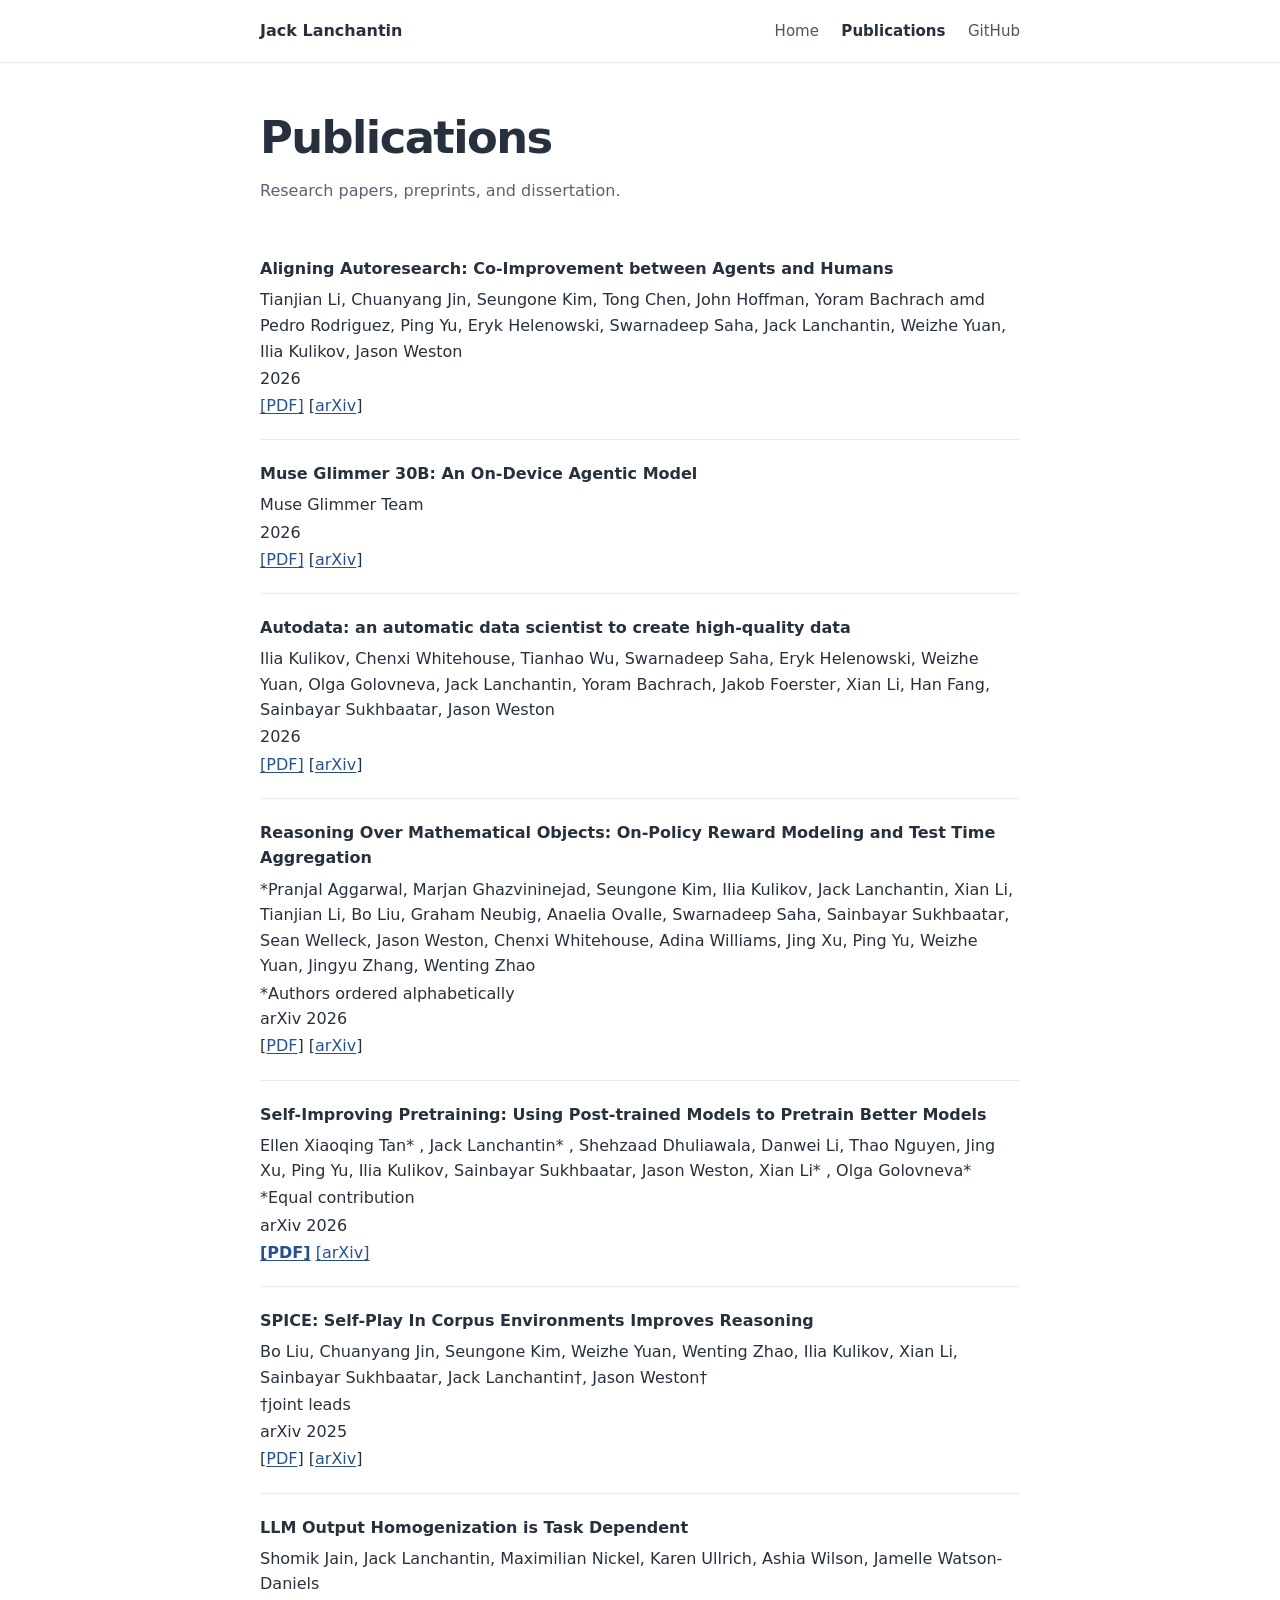
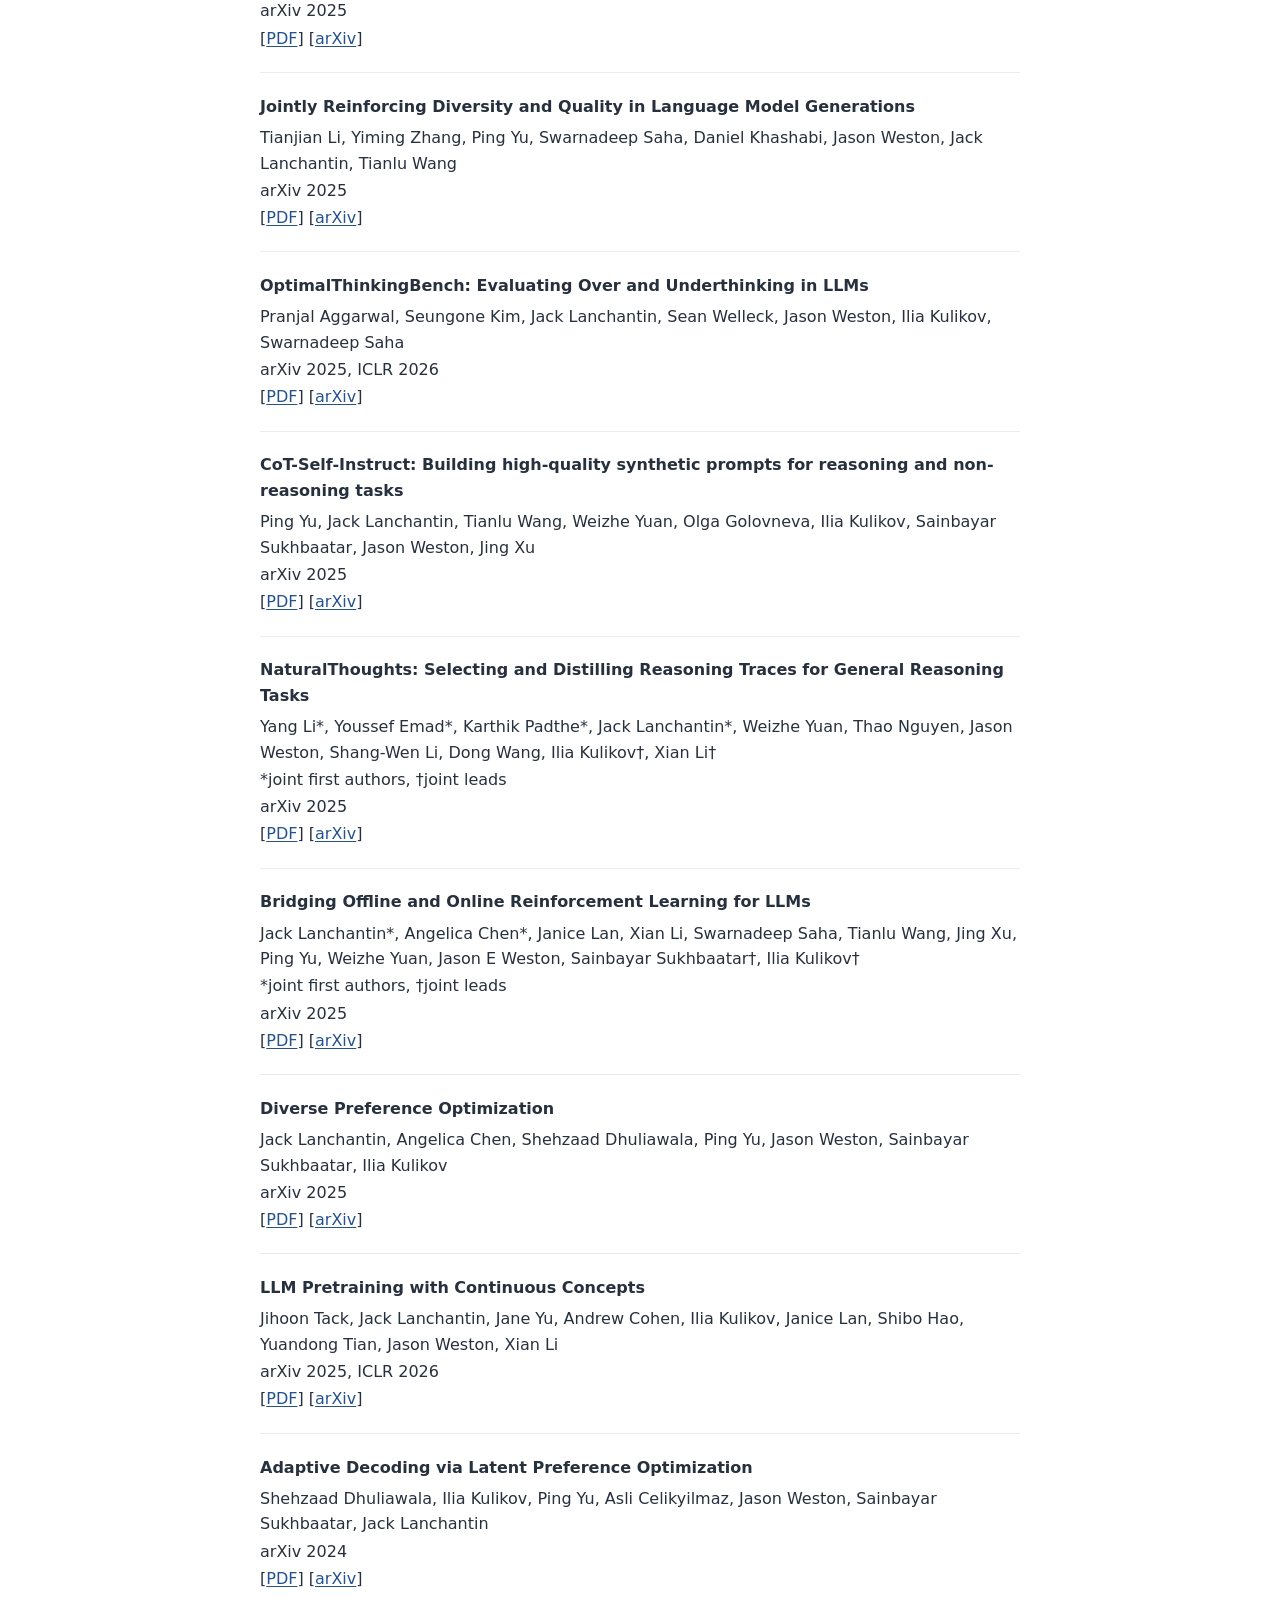
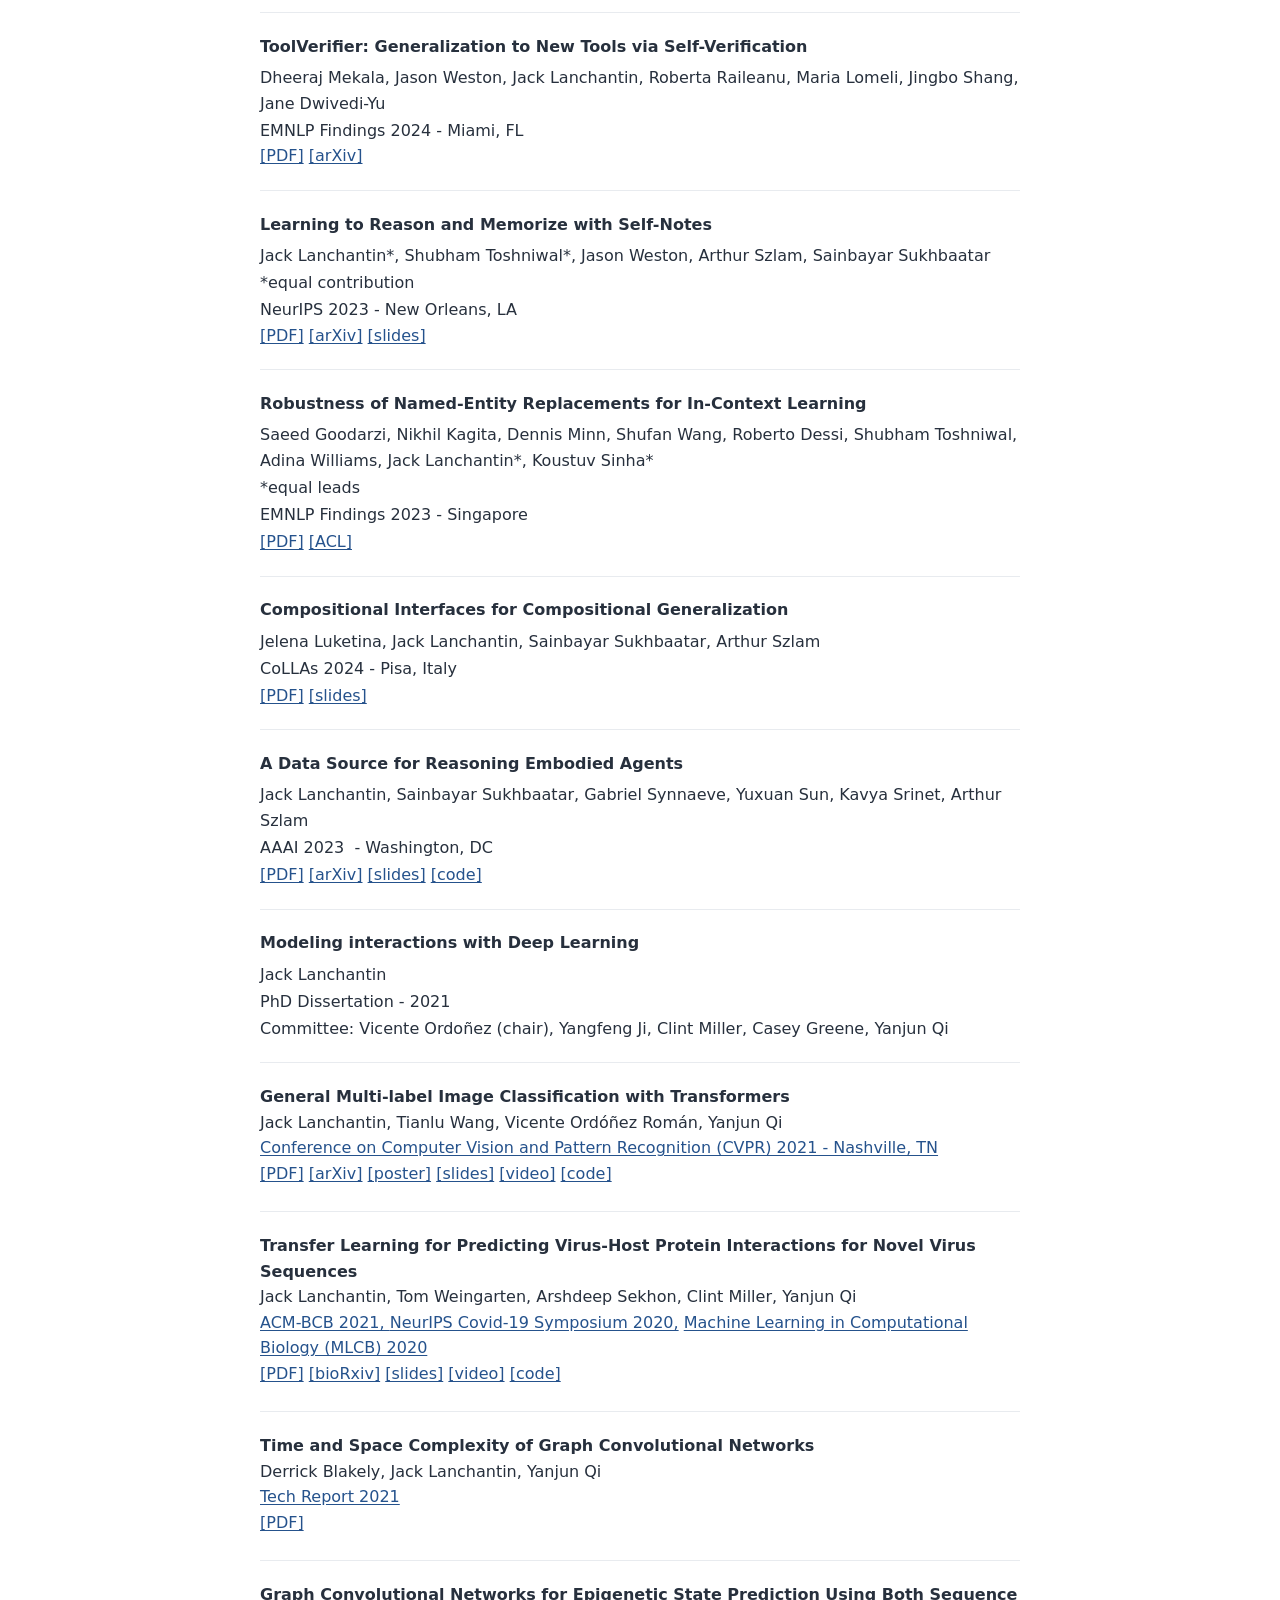
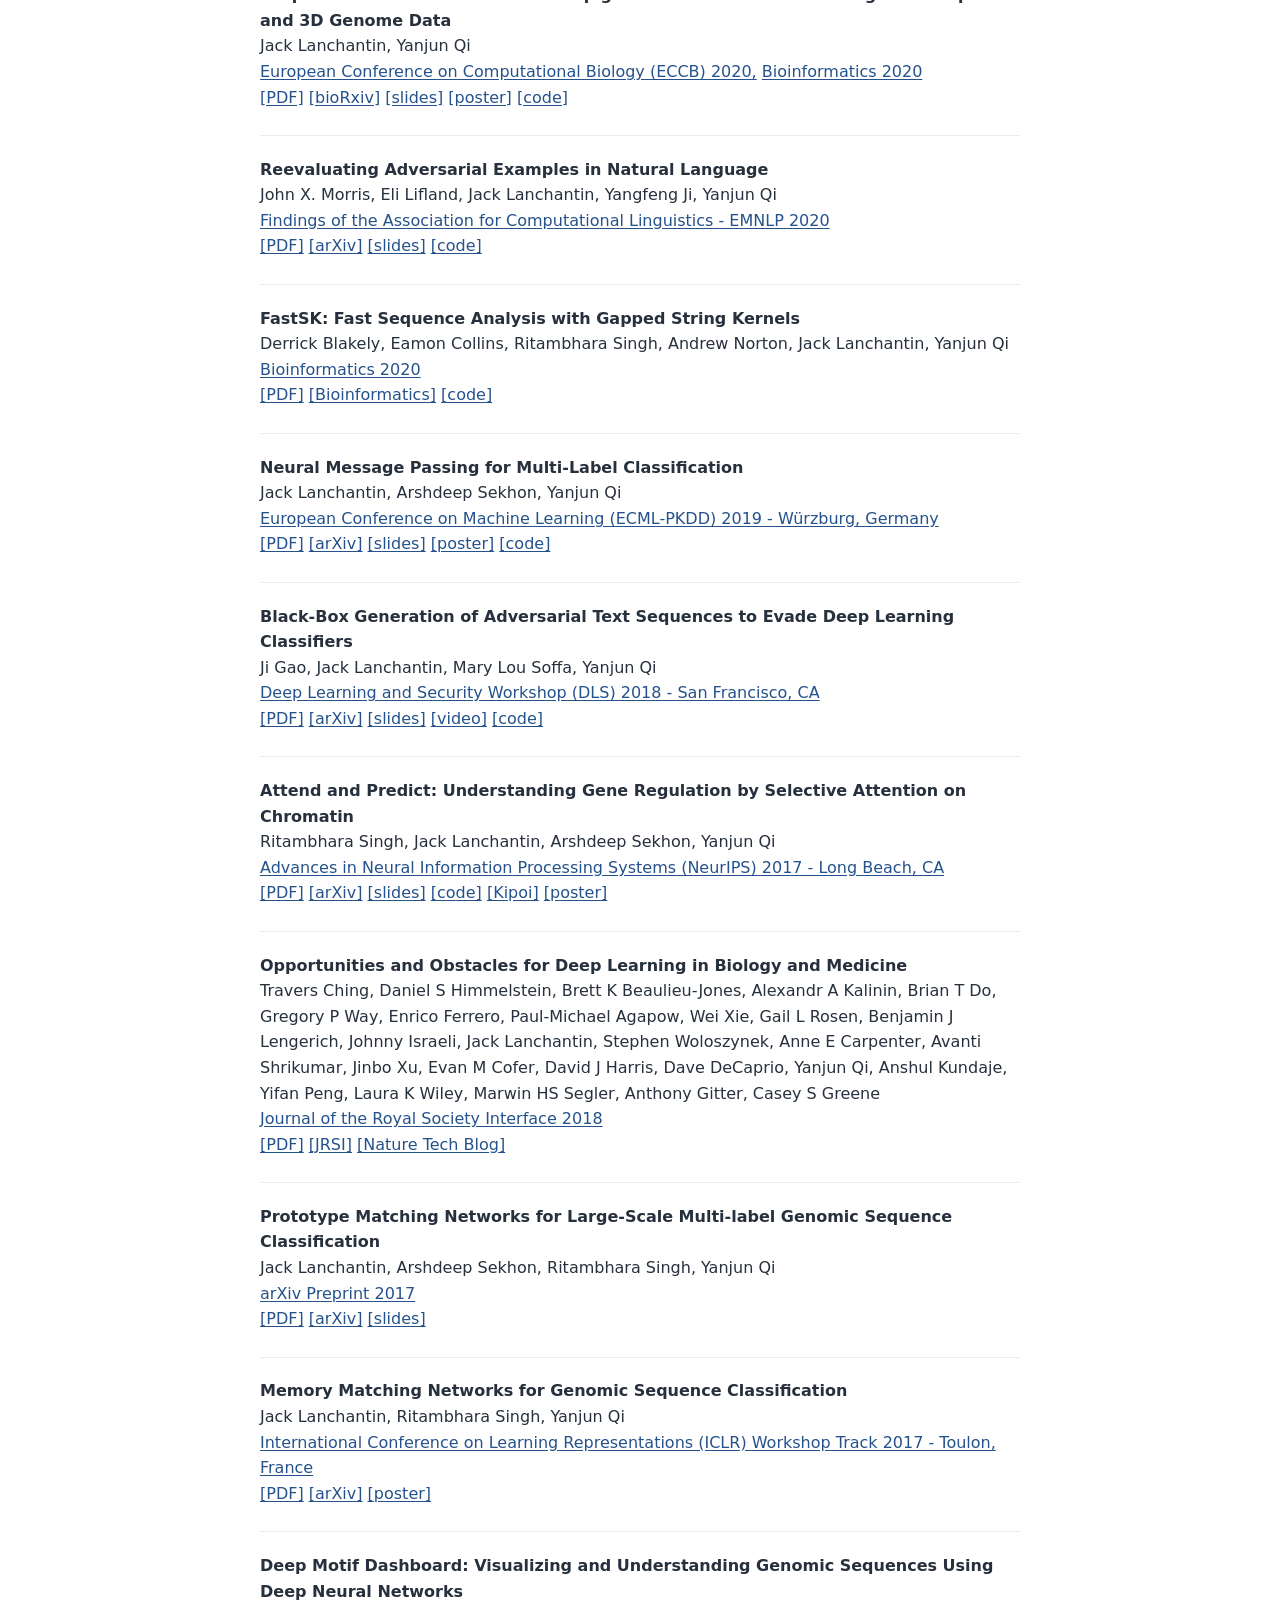
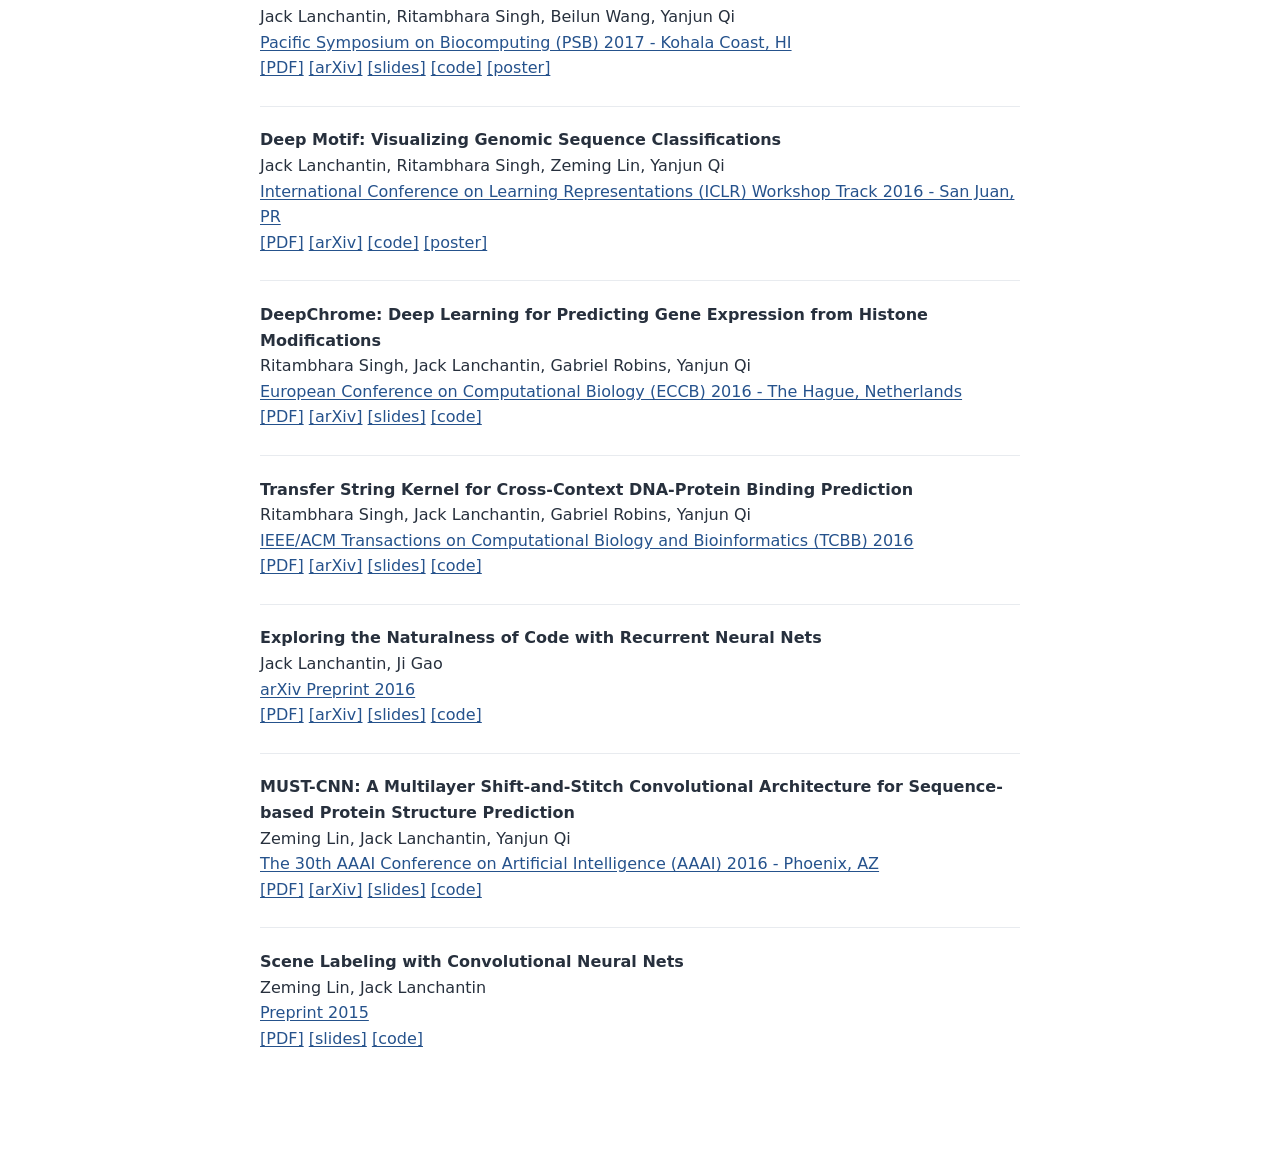
==== home/publications/index.html @ e7b5101b "Migrate personal site from Google Sites to GitHub Pages" ====
<!doctype html>
<html lang="en">
  <head>
    <meta charset="utf-8">
    <meta name="viewport" content="width=device-width, initial-scale=1">
    <meta name="description" content="Publications and research by Jack Lanchantin.">
    <title>Publications — Jack Lanchantin</title>
    <link rel="stylesheet" href="/css/site.css">
  </head>
  <body>
    <a class="skip-link" href="#main">Skip to content</a>
    <header class="site-header">
      <div class="container header-content">
        <a class="site-name" href="/">Jack Lanchantin</a>
        <nav aria-label="Main navigation">
          <a href="/">Home</a>
          <a href="/home/publications/" aria-current="page">Publications</a>
          <a href="https://github.com/jacklanchantin">GitHub</a>
        </nav>
      </div>
    </header>
    <main id="main" class="container publications-content">
      <h1>Publications</h1>
      <p>Research papers, preprints, and dissertation.</p>
      <ol class="publication-list">
        <li>
          <p class="title"><strong>Aligning Autoresearch: Co-Improvement between Agents and Humans</strong></p>
          <p>Tianjian Li, Chuanyang Jin, Seungone Kim, Tong Chen, John Hoffman, Yoram Bachrach amd Pedro Rodriguez, Ping Yu, Eryk Helenowski, Swarnadeep Saha, Jack Lanchantin, Weizhe Yuan, Ilia Kulikov, Jason Weston</p>
          <p>2026</p>
          <p><a href="https://arxiv.org/pdf/2610.38882">[PDF]</a> [<a href="https://arxiv.org/abs/2610.38882">arXiv</a>]</p>
        </li>
        <li>
          <p class="title"><strong>Muse Glimmer 30B: An On-Device Agentic Model</strong></p>
          <p>Muse Glimmer Team</p>
          <p>2026</p>
          <p><a href="https://arxiv.org/pdf/2610.24628">[PDF]</a> [<a href="https://arxiv.org/abs/2610.24628">arXiv</a>]</p>
        </li>
        <li>
          <p class="title"><strong>Autodata: an automatic data scientist to create high-quality data</strong></p>
          <p>Ilia Kulikov, Chenxi Whitehouse, Tianhao Wu, Swarnadeep Saha, Eryk Helenowski, Weizhe Yuan, Olga Golovneva, Jack Lanchantin, Yoram Bachrach, Jakob Foerster, Xian Li, Han Fang, Sainbayar Sukhbaatar, Jason Weston</p>
          <p>2026</p>
          <p><a href="https://arxiv.org/pdf/2606.25996">[PDF]</a> [<a href="https://arxiv.org/abs/2606.25996">arXiv</a>]</p>
        </li>
        <li>
          <p class="title"><strong>Reasoning Over Mathematical Objects: On-Policy Reward Modeling and Test Time Aggregation</strong></p>
          <p>*Pranjal Aggarwal, Marjan Ghazvininejad, Seungone Kim, Ilia Kulikov, Jack Lanchantin, Xian Li, Tianjian Li, Bo Liu, Graham Neubig, Anaelia Ovalle, Swarnadeep Saha, Sainbayar Sukhbaatar, Sean Welleck, Jason Weston, Chenxi Whitehouse, Adina Williams, Jing Xu, Ping Yu, Weizhe Yuan, Jingyu Zhang, Wenting Zhao</p>
          <p>*Authors ordered alphabetically<br>arXiv 2026</p>
          <p>[<a href="https://arxiv.org/pdf/2603.18886">PDF</a>] [<a href="https://arxiv.org/abs/2603.18886">arXiv</a>]</p>
        </li>
        <li>
          <p class="title"><strong>Self-Improving Pretraining: Using Post-trained Models to Pretrain Better Models</strong></p>
          <p>Ellen Xiaoqing Tan* , Jack Lanchantin* , Shehzaad Dhuliawala, Danwei Li, Thao Nguyen, Jing Xu, Ping Yu, Ilia Kulikov, Sainbayar Sukhbaatar, Jason Weston, Xian Li* , Olga Golovneva*</p>
          <p>*Equal contribution</p>
          <p>arXiv 2026</p>
          <p><a href="https://arxiv.org/pdf/2601.21343"><strong>[PDF]</strong></a> <a href="https://arxiv.org/abs/2601.21343">[arXiv]</a></p>
        </li>
        <li>
          <p class="title"><strong>SPICE: Self-Play In Corpus Environments Improves Reasoning</strong></p>
          <p>Bo Liu, Chuanyang Jin, Seungone Kim, Weizhe Yuan, Wenting Zhao, Ilia Kulikov, Xian Li, Sainbayar Sukhbaatar, Jack Lanchantin†, Jason Weston†</p>
          <p>†joint leads</p>
          <p>arXiv 2025</p>
          <p>[<a href="https://arxiv.org/pdf/2510.24684">PDF</a>] [<a href="https://arxiv.org/abs/2510.24684">arXiv</a>]</p>
        </li>
        <li>
          <p class="title"><strong>LLM Output Homogenization is Task Dependent</strong></p>
          <p>Shomik Jain, Jack Lanchantin, Maximilian Nickel, Karen Ullrich, Ashia Wilson, Jamelle Watson-Daniels</p>
          <p>arXiv 2025</p>
          <p>[<a href="https://arxiv.org/pdf/2509.21267">PDF</a>] [<a href="https://arxiv.org/abs/2509.21267">arXiv</a>]</p>
        </li>
        <li>
          <p class="title"><strong>Jointly Reinforcing Diversity and Quality in Language Model Generations</strong></p>
          <p>Tianjian Li, Yiming Zhang, Ping Yu, Swarnadeep Saha, Daniel Khashabi, Jason Weston, Jack Lanchantin, Tianlu Wang</p>
          <p>arXiv 2025</p>
          <p>[<a href="https://arxiv.org/pdf/2509.02534">PDF</a>] [<a href="https://arxiv.org/abs/2509.02534">arXiv</a>]</p>
        </li>
        <li>
          <p class="title"><strong>OptimalThinkingBench: Evaluating Over and Underthinking in LLMs</strong></p>
          <p>Pranjal Aggarwal, Seungone Kim, Jack Lanchantin, Sean Welleck, Jason Weston, Ilia Kulikov, Swarnadeep Saha</p>
          <p>arXiv 2025, ICLR 2026</p>
          <p>[<a href="https://arxiv.org/pdf/2508.13141">PDF</a>] [<a href="https://arxiv.org/abs/2508.13141">arXiv</a>]</p>
        </li>
        <li>
          <p class="title"><strong>CoT-Self-Instruct: Building high-quality synthetic prompts for reasoning and non-reasoning tasks</strong></p>
          <p>Ping Yu, Jack Lanchantin, Tianlu Wang, Weizhe Yuan, Olga Golovneva, Ilia Kulikov, Sainbayar Sukhbaatar, Jason Weston, Jing Xu</p>
          <p>arXiv 2025</p>
          <p>[<a href="https://arxiv.org/pdf/2507.23751">PDF</a>] [<a href="https://arxiv.org/abs/2507.23751">arXiv</a>]</p>
        </li>
        <li>
          <p class="title"><strong>NaturalThoughts: Selecting and Distilling Reasoning Traces for General Reasoning Tasks</strong></p>
          <p>Yang Li*, Youssef Emad*, Karthik Padthe*, Jack Lanchantin*, Weizhe Yuan, Thao Nguyen, Jason Weston, Shang-Wen Li, Dong Wang, Ilia Kulikov†, Xian Li†</p>
          <p>*joint first authors, †joint leads</p>
          <p>arXiv 2025</p>
          <p>[<a href="https://arxiv.org/pdf/2507.01921">PDF</a>] [<a href="https://arxiv.org/abs/2507.01921">arXiv</a>]</p>
        </li>
        <li>
          <p class="title"><strong>Bridging Offline and Online Reinforcement Learning for LLMs</strong></p>
          <p>Jack Lanchantin*, Angelica Chen*, Janice Lan, Xian Li, Swarnadeep Saha, Tianlu Wang, Jing Xu, Ping Yu, Weizhe Yuan, Jason E Weston, Sainbayar Sukhbaatar†, Ilia Kulikov†</p>
          <p>*joint first authors, †joint leads</p>
          <p>arXiv 2025</p>
          <p>[<a href="https://arxiv.org/pdf/2506.21495">PDF</a>] [<a href="https://arxiv.org/abs/2506.21495">arXiv</a>]</p>
        </li>
        <li>
          <p class="title"><strong>Diverse Preference Optimization</strong></p>
          <p>Jack Lanchantin, Angelica Chen, Shehzaad Dhuliawala, Ping Yu, Jason Weston, Sainbayar Sukhbaatar, Ilia Kulikov</p>
          <p>arXiv 2025</p>
          <p>[<a href="https://arxiv.org/pdf/2501.18101">PDF</a>] [<a href="https://arxiv.org/abs/2501.18101">arXiv</a>]</p>
        </li>
        <li>
          <p class="title"><strong>LLM Pretraining with Continuous Concepts</strong></p>
          <p>Jihoon Tack, Jack Lanchantin, Jane Yu, Andrew Cohen, Ilia Kulikov, Janice Lan, Shibo Hao, Yuandong Tian, Jason Weston, Xian Li</p>
          <p>arXiv 2025, ICLR 2026</p>
          <p>[<a href="https://arxiv.org/pdf/2502.08524">PDF</a>] [<a href="https://arxiv.org/abs/2502.08524">arXiv</a>]</p>
        </li>
        <li>
          <p class="title"><strong>Adaptive Decoding via Latent Preference Optimization</strong></p>
          <p>Shehzaad Dhuliawala, Ilia Kulikov, Ping Yu, Asli Celikyilmaz, Jason Weston, Sainbayar Sukhbaatar, Jack Lanchantin</p>
          <p>arXiv 2024</p>
          <p>[<a href="https://arxiv.org/pdf/2411.09661">PDF</a>] [<a href="https://arxiv.org/abs/2411.09661">arXiv</a>]</p>
        </li>
        <li>
          <p class="title"><strong>ToolVerifier: Generalization to New Tools via Self-Verification</strong></p>
          <p>Dheeraj Mekala, Jason Weston, Jack Lanchantin, Roberta Raileanu, Maria Lomeli, Jingbo Shang, Jane Dwivedi-Yu</p>
          <p>EMNLP Findings 2024 - Miami, FL<br><a href="https://arxiv.org/pdf/2402.14158.pdf">[PDF]</a> <a href="https://arxiv.org/abs/2402.14158">[arXiv]</a></p>
        </li>
        <li>
          <p class="title"><strong>Learning to Reason and Memorize with Self-Notes</strong></p>
          <p>Jack Lanchantin*, Shubham Toshniwal*, Jason Weston, Arthur Szlam, Sainbayar Sukhbaatar</p>
          <p>*equal contribution</p>
          <p>NeurIPS 2023 - New Orleans, LA<br><a href="https://arxiv.org/pdf/2305.00833.pdf">[PDF]</a> <a href="https://arxiv.org/abs/2305.00833">[arXiv]</a> <a href="https://docs.google.com/presentation/d/1-v90TIUjdd-ZAkgA3-B6uG1dDrqBIstYRl8I5f_y7fs/edit?usp=sharing">[slides]</a></p>
        </li>
        <li>
          <p class="title"><strong>Robustness of Named-Entity Replacements for In-Context Learning</strong></p>
          <p>Saeed Goodarzi, Nikhil Kagita, Dennis Minn, Shufan Wang, Roberto Dessi, Shubham Toshniwal, Adina Williams, Jack Lanchantin*, Koustuv Sinha*</p>
          <p>*equal leads</p>
          <p>EMNLP Findings 2023 - Singapore</p>
          <p><a href="https://aclanthology.org/2023.findings-emnlp.728.pdf">[PDF]</a> <a href="https://aclanthology.org/2023.findings-emnlp.728/">[ACL]</a></p>
        </li>
        <li>
          <p class="title"><strong>Compositional Interfaces for Compositional Generalization</strong></p>
          <p>Jelena Luketina, Jack Lanchantin, Sainbayar Sukhbaatar, Arthur Szlam</p>
          <p>CoLLAs 2024 - Pisa, Italy</p>
          <p><a href="https://openreview.net/attachment?id=CSTjf7dG5J&amp;name=pdf">[PDF]</a> <a href="/home">[slides]</a></p>
        </li>
        <li>
          <p class="title"><strong>A Data Source for Reasoning Embodied Agents</strong></p>
          <p>Jack Lanchantin, Sainbayar Sukhbaatar, Gabriel Synnaeve, Yuxuan Sun, Kavya Srinet, Arthur Szlam</p>
          <p>AAAI 2023  - Washington, DC</p>
          <p><a href="https://arxiv.org/pdf/2309.07974.pdf">[PDF]</a> <a href="https://arxiv.org/abs/2309.07974">[arXiv]</a> <a href="https://docs.google.com/presentation/d/12rp2ltYs0QI65tQdwEn8dCebrdYG0BfHS3iMk4zH5R0/edit?usp=sharing">[slides]</a> <a href="https://github.com/facebookresearch/neuralmemory">[code]</a></p>
        </li>
        <li>
          <p class="title"><strong>Modeling interactions with Deep Learning</strong></p>
          <p>Jack Lanchantin</p>
          <p>PhD Dissertation - 2021</p>
          <p>Committee: Vicente Ordoñez (chair), Yangfeng Ji, Clint Miller, Casey Greene, Yanjun Qi</p>
        </li>
        <li>
          <p class="title"><strong>General Multi-label Image Classification with Transformers</strong><br>Jack Lanchantin, Tianlu Wang, Vicente Ordóñez Román, Yanjun Qi<br><a href="http://cvpr2021.thecvf.com/">Conference on Computer Vision and Pattern Recognition (CVPR) 2021 - Nashville, TN<br></a><a href="https://arxiv.org/pdf/2011.14027.pdf">[PDF]</a> <a href="https://arxiv.org/abs/2011.14027">[arXiv]</a> <a href="https://jacklanchantin.github.io/documents/ctran_poster.pdf">[poster]</a> <a href="https://jacklanchantin.github.io/documents/ctran_slides.pdf">[slides]</a> <a href="https://www.youtube.com/watch?v=8BYXqD_sOoY">[video]</a> <a href="https://github.com/QData/C-Tran">[code]</a></p>
        </li>
        <li>
          <p class="title"><strong>Transfer Learning for Predicting Virus-Host Protein Interactions for Novel Virus Sequences</strong><br>Jack Lanchantin, Tom Weingarten, Arshdeep Sekhon, Clint Miller, Yanjun Qi<br><a href="https://acm-bcb.org/">ACM-BCB 2021, </a><a href="https://nips.cc/virtual/2020/public/e_covid19.html">NeurIPS Covid-19 Symposium 2020,</a> <a href="https://sites.google.com/cs.washington.edu/mlcb2020/">Machine Learning in Computational Biology (MLCB) 2020<br></a><a href="https://www.biorxiv.org/content/10.1101/2020.12.14.422772v2.full.pdf">[PDF]</a> <a href="https://www.biorxiv.org/content/10.1101/2020.12.14.422772v2">[bioRxiv]</a> <a href="https://docs.google.com/presentation/d/1LfSVsZ2hSy7F-AVXt1WIUfT2Qsw-db7VITZhmifAniQ/edit?usp=sharing">[slides]</a> <a href="https://www.youtube.com/watch?v=Wo3TviG12Zs&amp;list=PLHj6AQSqIUkPAuSXceSUDelFw_ORaui7x&amp;index=1">[video]</a> <a href="https://github.com/QData/motr">[code]</a></p>
        </li>
        <li>
          <p class="title"><strong>Time and Space Complexity of Graph Convolutional Networks</strong><br>Derrick Blakely, Jack Lanchantin, Yanjun Qi<br><a href="https://jacklanchantin.github.io/">Tech Report 2021<br></a><a href="https://jacklanchantin.github.io/documents/GCN_complexity.pdf">[PDF]</a></p>
        </li>
        <li>
          <p class="title"><strong>Graph Convolutional Networks for Epigenetic State Prediction Using Both Sequence and 3D Genome Data</strong><br>Jack Lanchantin, Yanjun Qi<br><a href="https://eccb2020.info/">European Conference on Computational Biology (ECCB) 2020,</a> <a href="https://jacklanchantin.github.io/">Bioinformatics 2020<br></a><a href="https://www.biorxiv.org/content/10.1101/840173v1.full.pdf">[PDF]</a> <a href="https://www.biorxiv.org/content/10.1101/840173v1">[bioRxiv]</a> <a href="https://docs.google.com/presentation/d/1mb8Q7dKsmHs172XTu63OlJ3zvfLXSvGsI-tx9VO1Nak/edit?usp=sharing">[slides]</a> <a href="https://jacklanchantin.github.io/documents/ChromeGCN_poster.pdf">[poster]</a> <a href="https://github.com/QData/ChromeGCN">[code]</a></p>
        </li>
        <li>
          <p class="title"><strong>Reevaluating Adversarial Examples in Natural Language</strong><br>John X. Morris, Eli Lifland, Jack Lanchantin, Yangfeng Ji, Yanjun Qi<br><a href="https://www.aclweb.org/anthology/2020.findings-emnlp.341/">Findings of the Association for Computational Linguistics - EMNLP 2020<br></a><a href="https://arxiv.org/pdf/2004.14174.pdf">[PDF]</a> <a href="https://arxiv.org/abs/2004.14174">[arXiv]</a> <a href="https://docs.google.com/presentation/d/1VbhUgtBFHRO0s7ZjMQNnLTr1NRS4RByrwj9EPdveL7Q/edit#slide=id.p">[slides]</a> <a href="https://github.com/QData/TextAttack">[code]</a></p>
        </li>
        <li>
          <p class="title"><strong>FastSK: Fast Sequence Analysis with Gapped String Kernels</strong><br>Derrick Blakely, Eamon Collins, Ritambhara Singh, Andrew Norton, Jack Lanchantin, Yanjun Qi<br><a href="https://academic.oup.com/bioinformatics/article/36/Supplement_2/i857/6055916?login=true">Bioinformatics 2020<br></a><a href="https://academic.oup.com/bioinformatics/article-pdf/36/Supplement_2/i857/35314296/btaa817.pdf">[PDF]</a> <a href="https://academic.oup.com/bioinformatics/article/36/Supplement_2/i857/6055916?login=true">[Bioinformatics]</a> <a href="https://github.com/QData/FastSK">[code]</a></p>
        </li>
        <li>
          <p class="title"><strong>Neural Message Passing for Multi-Label Classification</strong><br>Jack Lanchantin, Arshdeep Sekhon, Yanjun Qi<br><a href="http://ecmlpkdd2019.org/">European Conference on Machine Learning (ECML-PKDD) 2019 - Würzburg, Germany<br></a><a href="https://arxiv.org/pdf/1904.08049.pdf">[PDF]</a> <a href="https://arxiv.org/abs/1904.08049">[arXiv]</a> <a href="https://jacklanchantin.github.io/documents/LaMP_slides.pdf">[slides]</a> <a href="https://jacklanchantin.github.io/documents/LaMP_poster.pdf">[poster]</a> <a href="https://github.com/QData/LaMP">[code]</a></p>
        </li>
        <li>
          <p class="title"><strong>Black-Box Generation of Adversarial Text Sequences to Evade Deep Learning Classifiers</strong><br>Ji Gao, Jack Lanchantin, Mary Lou Soffa, Yanjun Qi<br><a href="https://www.ieee-security.org/TC/SPW2018/DLS/">Deep Learning and Security Workshop (DLS) 2018 - San Francisco, CA<br></a><a href="https://arxiv.org/pdf/1801.04354.pdf">[PDF]</a> <a href="https://arxiv.org/abs/1801.04354">[arXiv]</a> <a href="https://qdata.github.io/secureml-web/pic/2018_Ji_DLS_presentation.pdf">[slides]</a> <a href="https://www.youtube.com/watch?v=Ho3V_eACoSQ">[video]</a> <a href="https://github.com/QData/deepWordBug">[code]</a></p>
        </li>
        <li>
          <p class="title"><strong>Attend and Predict: Understanding Gene Regulation by Selective Attention on Chromatin</strong><br>Ritambhara Singh, Jack Lanchantin, Arshdeep Sekhon, Yanjun Qi<br><a href="https://nips.cc/Conferences/2017/">Advances in Neural Information Processing Systems (NeurIPS) 2017 - Long Beach, CA<br></a><a href="https://arxiv.org/pdf/1708.00339.pdf">[PDF]</a> <a href="https://arxiv.org/abs/1708.00339">[arXiv]</a> <a href="https://jacklanchantin.github.io/documents/AttChrom_slides.pdf">[slides]</a> <a href="https://github.com/QData/AttentiveChrome">[code]</a> <a href="http://kipoi.org/models/AttentiveChrome/">[Kipoi]</a> <a href="https://jacklanchantin.github.io/documents/AttChrome_NIPS2017.pdf">[poster]</a></p>
        </li>
        <li>
          <p class="title"><strong>Opportunities and Obstacles for Deep Learning in Biology and Medicine</strong><br>Travers Ching, Daniel S Himmelstein, Brett K Beaulieu-Jones, Alexandr A Kalinin, Brian T Do, Gregory P Way, Enrico Ferrero, Paul-Michael Agapow, Wei Xie, Gail L Rosen, Benjamin J Lengerich, Johnny Israeli, Jack Lanchantin, Stephen Woloszynek, Anne E Carpenter, Avanti Shrikumar, Jinbo Xu, Evan M Cofer, David J Harris, Dave DeCaprio, Yanjun Qi, Anshul Kundaje, Yifan Peng, Laura K Wiley, Marwin HS Segler, Anthony Gitter, Casey S Greene<br><a href="http://rsif.royalsocietypublishing.org/">Journal of the Royal Society Interface 2018<br></a><a href="https://jacklanchantin.github.io/documents/OpportunitiesAndObstacles.pdf">[PDF]</a> <a href="http://rsif.royalsocietypublishing.org/content/15/141/20170387">[JRSI]</a> <a href="http://blogs.nature.com/naturejobs/2018/02/20/techblog-manubot-powers-a-crowdsourced-deep-learning-review/">[Nature Tech Blog]</a></p>
        </li>
        <li>
          <p class="title"><strong>Prototype Matching Networks for Large-Scale Multi-label Genomic Sequence Classification</strong><br>Jack Lanchantin, Arshdeep Sekhon, Ritambhara Singh, Yanjun Qi<br><a href="https://jacklanchantin.github.io/">arXiv Preprint 2017<br></a><a href="https://arxiv.org/pdf/1710.11238.pdf">[PDF]</a> <a href="https://arxiv.org/abs/1710.11238">[arXiv]</a> <a href="https://jacklanchantin.github.io/">[slides]</a></p>
        </li>
        <li>
          <p class="title"><strong>Memory Matching Networks for Genomic Sequence Classification</strong><br>Jack Lanchantin, Ritambhara Singh, Yanjun Qi<br><a href="https://iclr.cc/archive/www/2017.html">International Conference on Learning Representations (ICLR) Workshop Track 2017 - Toulon, France<br></a><a href="https://openreview.net/pdf?id=ryh9ZySFg">[PDF]</a> <a href="https://arxiv.org/abs/1702.06760">[arXiv]</a> <a href="https://jacklanchantin.github.io/documents/MMN_ICLR2017.pdf">[poster]</a></p>
        </li>
        <li>
          <p class="title"><strong>Deep Motif Dashboard: Visualizing and Understanding Genomic Sequences Using Deep Neural Networks</strong><br>Jack Lanchantin, Ritambhara Singh, Beilun Wang, Yanjun Qi<br><a href="https://psb.stanford.edu/">Pacific Symposium on Biocomputing (PSB) 2017 - Kohala Coast, HI<br></a><a href="https://arxiv.org/pdf/1608.03644.pdf">[PDF]</a> <a href="https://arxiv.org/abs/1608.03644">[arXiv]</a> <a href="https://www.cs.virginia.edu/~yq2h/paperA14/2017_demo_slides.pdf">[slides]</a> <a href="https://github.com/QData/DeepMotif/">[code]</a> <a href="https://jacklanchantin.github.io/documents/DeMo_PSB2017.pdf">[poster]</a></p>
        </li>
        <li>
          <p class="title"><strong>Deep Motif: Visualizing Genomic Sequence Classifications</strong><br>Jack Lanchantin, Ritambhara Singh, Zeming Lin, Yanjun Qi<br><a href="https://iclr.cc/archive/www/2016.html">International Conference on Learning Representations (ICLR) Workshop Track 2016 - San Juan, PR<br></a><a href="https://arxiv.org/pdf/1605.01133.pdf">[PDF]</a> <a href="https://arxiv.org/abs/1605.01133">[arXiv]</a> <a href="https://github.com/QData/DeepMotif/">[code]</a> <a href="https://jacklanchantin.github.io/documents/DeMo_ICLR2016.pdf">[poster]</a></p>
        </li>
        <li>
          <p class="title"><strong>DeepChrome: Deep Learning for Predicting Gene Expression from Histone Modifications</strong><br>Ritambhara Singh, Jack Lanchantin, Gabriel Robins, Yanjun Qi<br><a href="http://www.ebi.ac.uk/eccb/2016/">European Conference on Computational Biology (ECCB) 2016 - The Hague, Netherlands<br></a><a href="https://arxiv.org/pdf/1607.02078.pdf">[PDF]</a> <a href="https://arxiv.org/abs/1607.02078">[arXiv]</a> <a href="http://www.cs.virginia.edu/~yq2h/paperA14/2016-DeepChrome-talk.pdf">[slides]</a> <a href="https://github.com/QData/DeepChrome">[code]</a></p>
        </li>
        <li>
          <p class="title"><strong>Transfer String Kernel for Cross-Context DNA-Protein Binding Prediction</strong><br>Ritambhara Singh, Jack Lanchantin, Gabriel Robins, Yanjun Qi<br><a href="https://www.computer.org/web/tcbb">IEEE/ACM Transactions on Computational Biology and Bioinformatics (TCBB) 2016<br></a><a href="https://arxiv.org/pdf/1609.03490.pdf">[PDF]</a> <a href="https://arxiv.org/abs/1609.03490">[arXiv]</a> <a href="http://www.cs.virginia.edu/~yq2h/paperA14/2016-TSK-talk.pdf">[slides]</a> <a href="https://github.com/QData/TransferStringKernel">[code]</a></p>
        </li>
        <li>
          <p class="title"><strong>Exploring the Naturalness of Code with Recurrent Neural Nets</strong><br>Jack Lanchantin, Ji Gao<br><a href="https://jacklanchantin.github.io/">arXiv Preprint 2016<br></a><a href="https://arxiv.org/pdf/1803.08793.pdf">[PDF]</a> <a href="https://arxiv.org/abs/1803.08793">[arXiv]</a> <a href="https://jacklanchantin.github.io/documents/SCLM.pdf">[slides]</a> <a href="https://github.com/jacklanchantin/SourceCodeLanguageModel/">[code]</a></p>
        </li>
        <li>
          <p class="title"><strong>MUST-CNN: A Multilayer Shift-and-Stitch Convolutional Architecture for Sequence-based Protein Structure Prediction</strong><br>Zeming Lin, Jack Lanchantin, Yanjun Qi<br><a href="https://www.aaai.org/Conferences/AAAI/aaai16.php">The 30th AAAI Conference on Artificial Intelligence (AAAI) 2016 - Phoenix, AZ<br></a><a href="https://arxiv.org/pdf/1605.03004.pdf">[PDF]</a> <a href="https://arxiv.org/abs/1605.03004">[arXiv]</a> <a href="https://www.cs.virginia.edu/~yq2h/paperA14/2016-AAAIt.pdf">[slides]</a> <a href="https://github.com/DeepLearning4BioSeqText/Paper16-AAAI-MUST-CNN">[code]</a></p>
        </li>
        <li>
          <p class="title"><strong>Scene Labeling with Convolutional Neural Nets</strong><br>Zeming Lin, Jack Lanchantin<br><a href="https://jacklanchantin.github.io/">Preprint 2015<br></a><a href="https://jacklanchantin.github.io/documents/SLCNN_preprint.pdf">[PDF]</a> <a href="https://jacklanchantin.github.io/documents/SLCNN.pdf">[slides]</a> <a href="https://github.com/jacklanchantin/SceneLabelingConvNet">[code]</a></p>
        </li>
      </ol>
    </main>
  </body>
</html>
---- css/site.css ----
:root {
  color-scheme: light;
  font-family: system-ui, -apple-system, BlinkMacSystemFont, "Segoe UI", sans-serif;
  color: #27303d;
  background: #fff;
}

* { box-sizing: border-box; }

html { scroll-behavior: smooth; }

body { margin: 0; line-height: 1.6; }

a { color: #25528c; text-underline-offset: .15em; }

a:hover { color: #173a68; }

a:focus-visible { outline: 2px solid #25528c; outline-offset: 3px; }

.container { width: min(100% - 2.5rem, 760px); margin-inline: auto; }

.skip-link {
  position: absolute;
  top: -6rem;
  left: 1rem;
  padding: .5rem 1rem;
  background: #fff;
  z-index: 1;
}

.skip-link:focus { top: 1rem; }

.site-header { border-bottom: 1px solid #e8ebef; }

.header-content {
  display: flex;
  align-items: center;
  justify-content: space-between;
  gap: 1.5rem;
  padding-block: 1.15rem;
}

.site-name { font-weight: 650; color: inherit; text-decoration: none; }

nav { display: flex; flex-wrap: wrap; gap: 1.4rem; font-size: .94rem; }

nav a { color: #4b5563; text-decoration: none; }

nav a[aria-current="page"] { color: #27303d; font-weight: 650; }

.home-content { padding-block: clamp(3.5rem, 12vw, 7rem); font-size: 1.1rem; }

h1 { margin: 0 0 1.3rem; font-size: clamp(2rem, 5vw, 2.8rem); letter-spacing: -.035em; line-height: 1.2; }

.home-content p { max-width: 36rem; margin: 0 0 1.25rem; }

.publications-content { padding-block: 3rem 5rem; }

.publications-content > p { margin: -.5rem 0 2rem; color: #596273; }

.publication-list { list-style: none; margin: 0; padding: 0; }

.publication-list li { margin: 0; padding: 1.2rem 0; border-top: 1px solid #e8ebef; }

.publication-list li:first-child { border-top: 0; }

.publication-list p { margin: .1rem 0; }

.publication-list p.title { margin-bottom: .35rem; }

.publication-list strong { font-weight: 650; }

.publication-list a { overflow-wrap: anywhere; }

@media (max-width: 500px) {
  .header-content { align-items: flex-start; flex-direction: column; gap: .6rem; }
  .publications-content { padding-top: 2rem; }
}
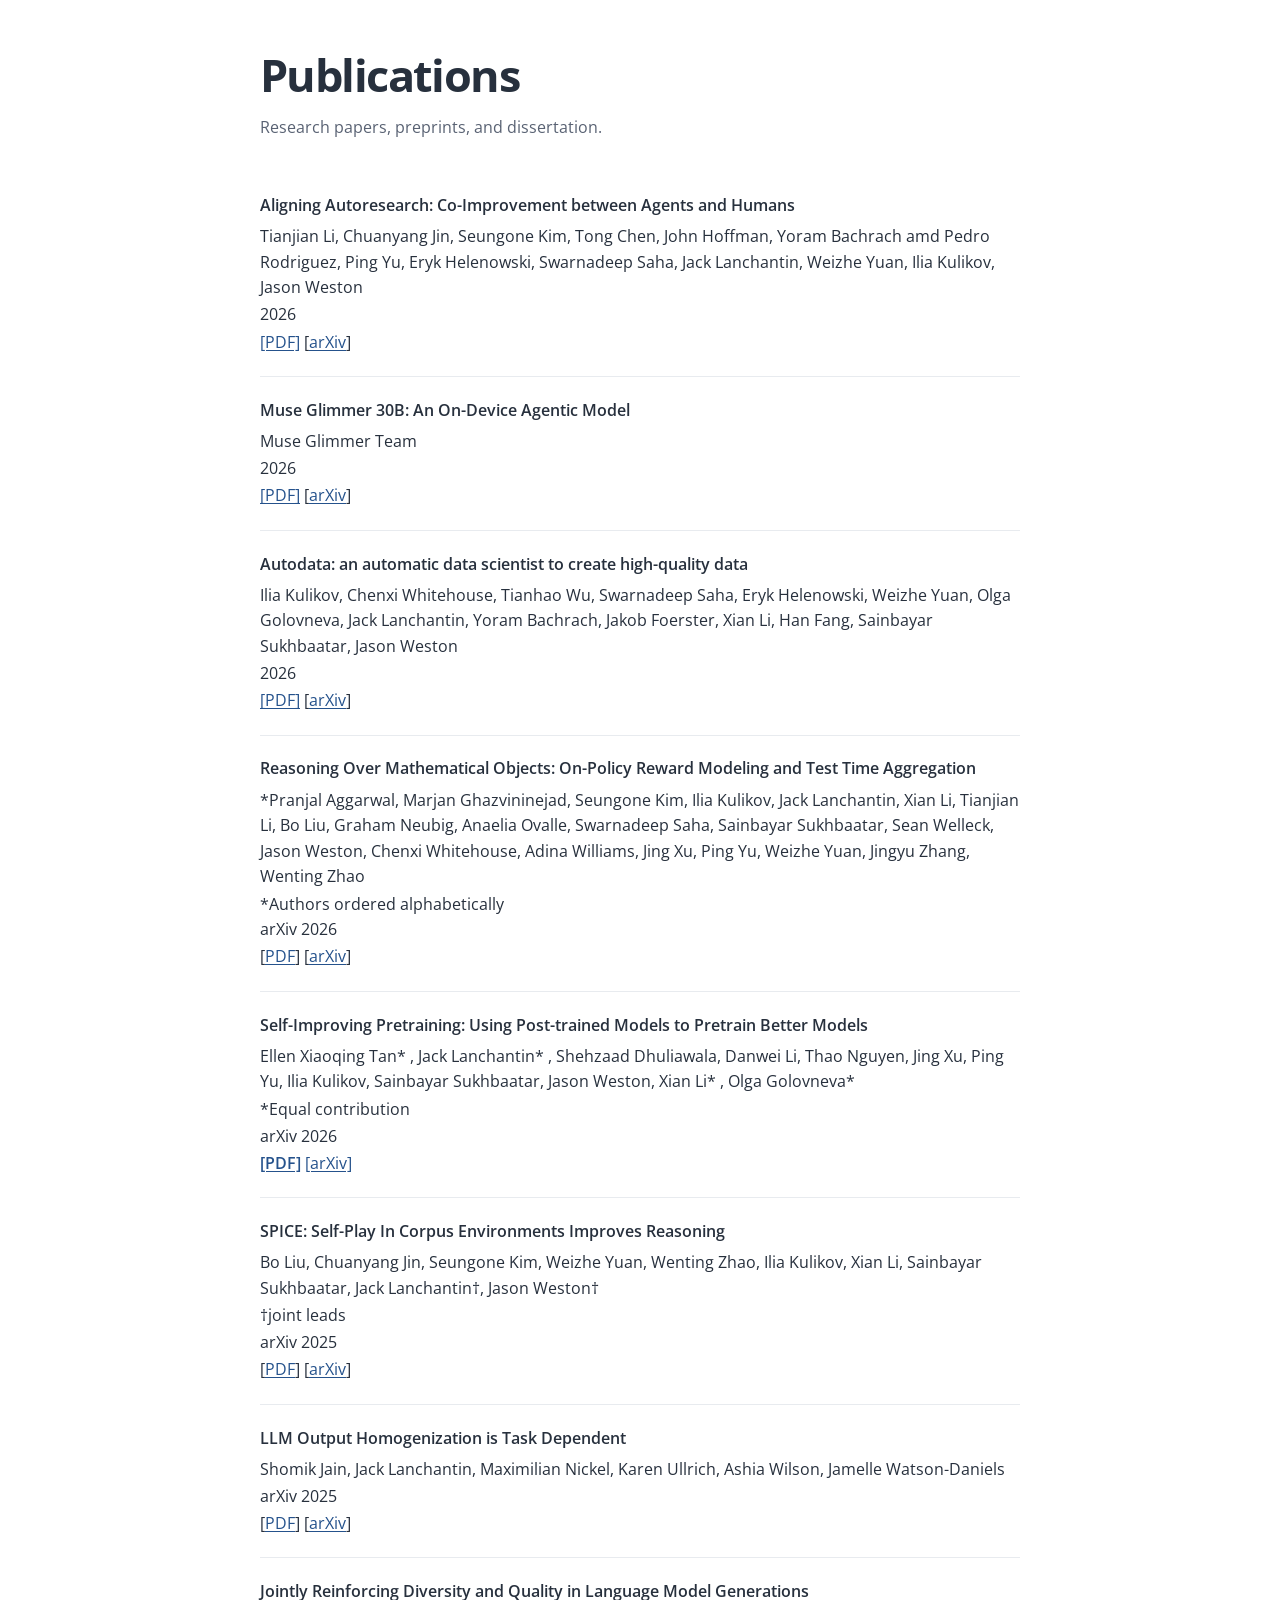
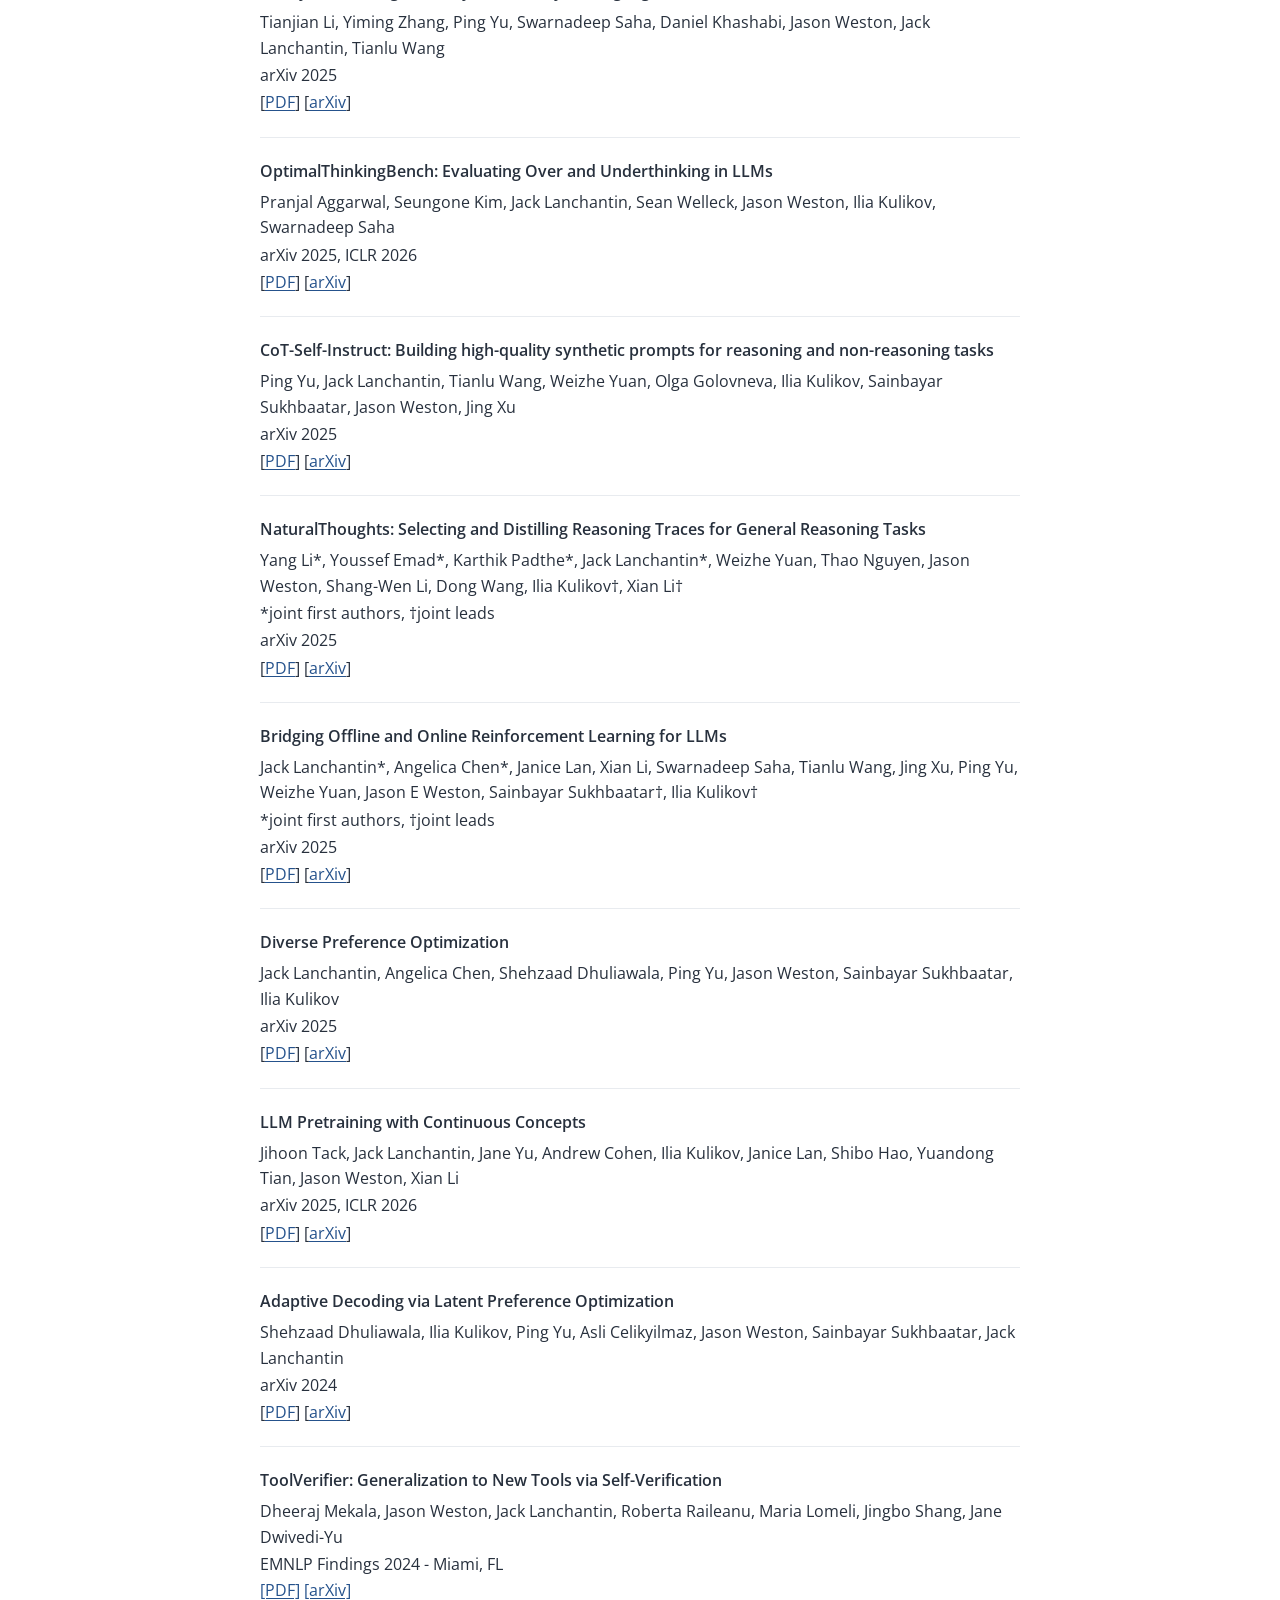
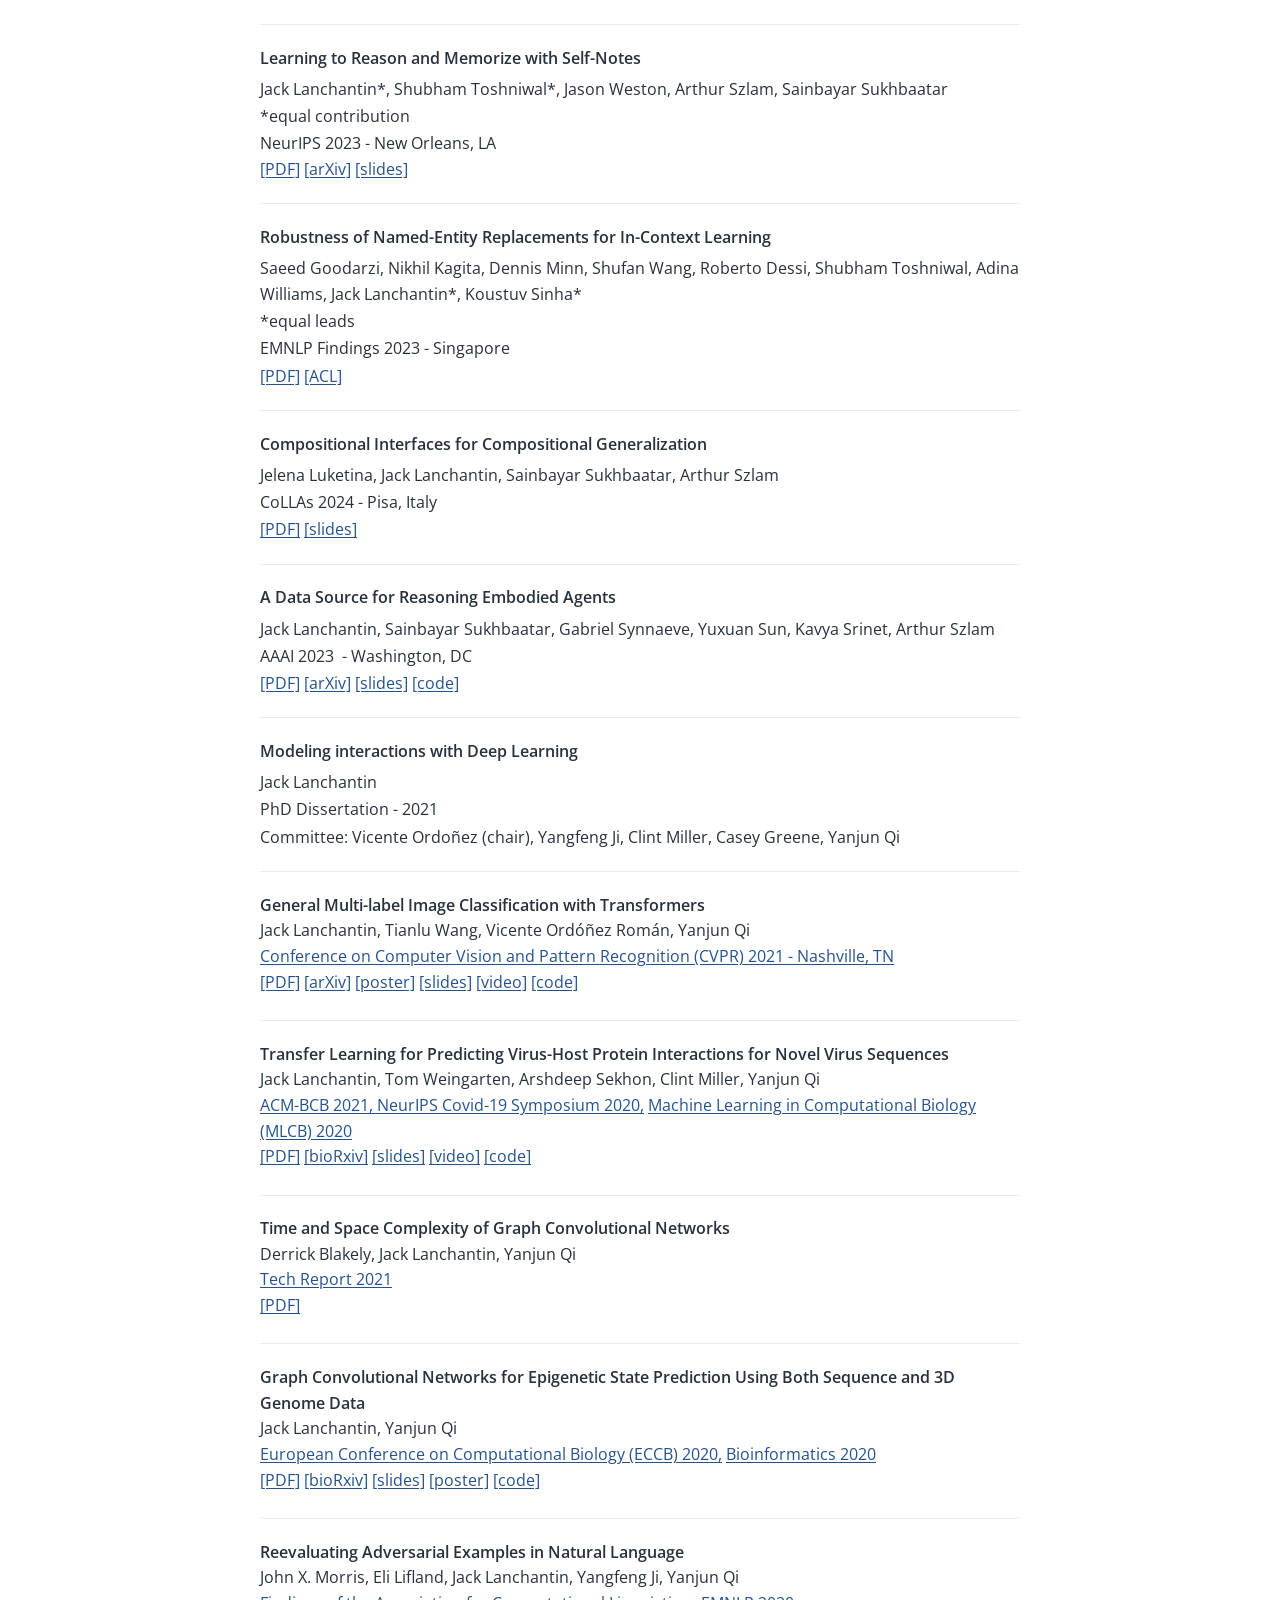
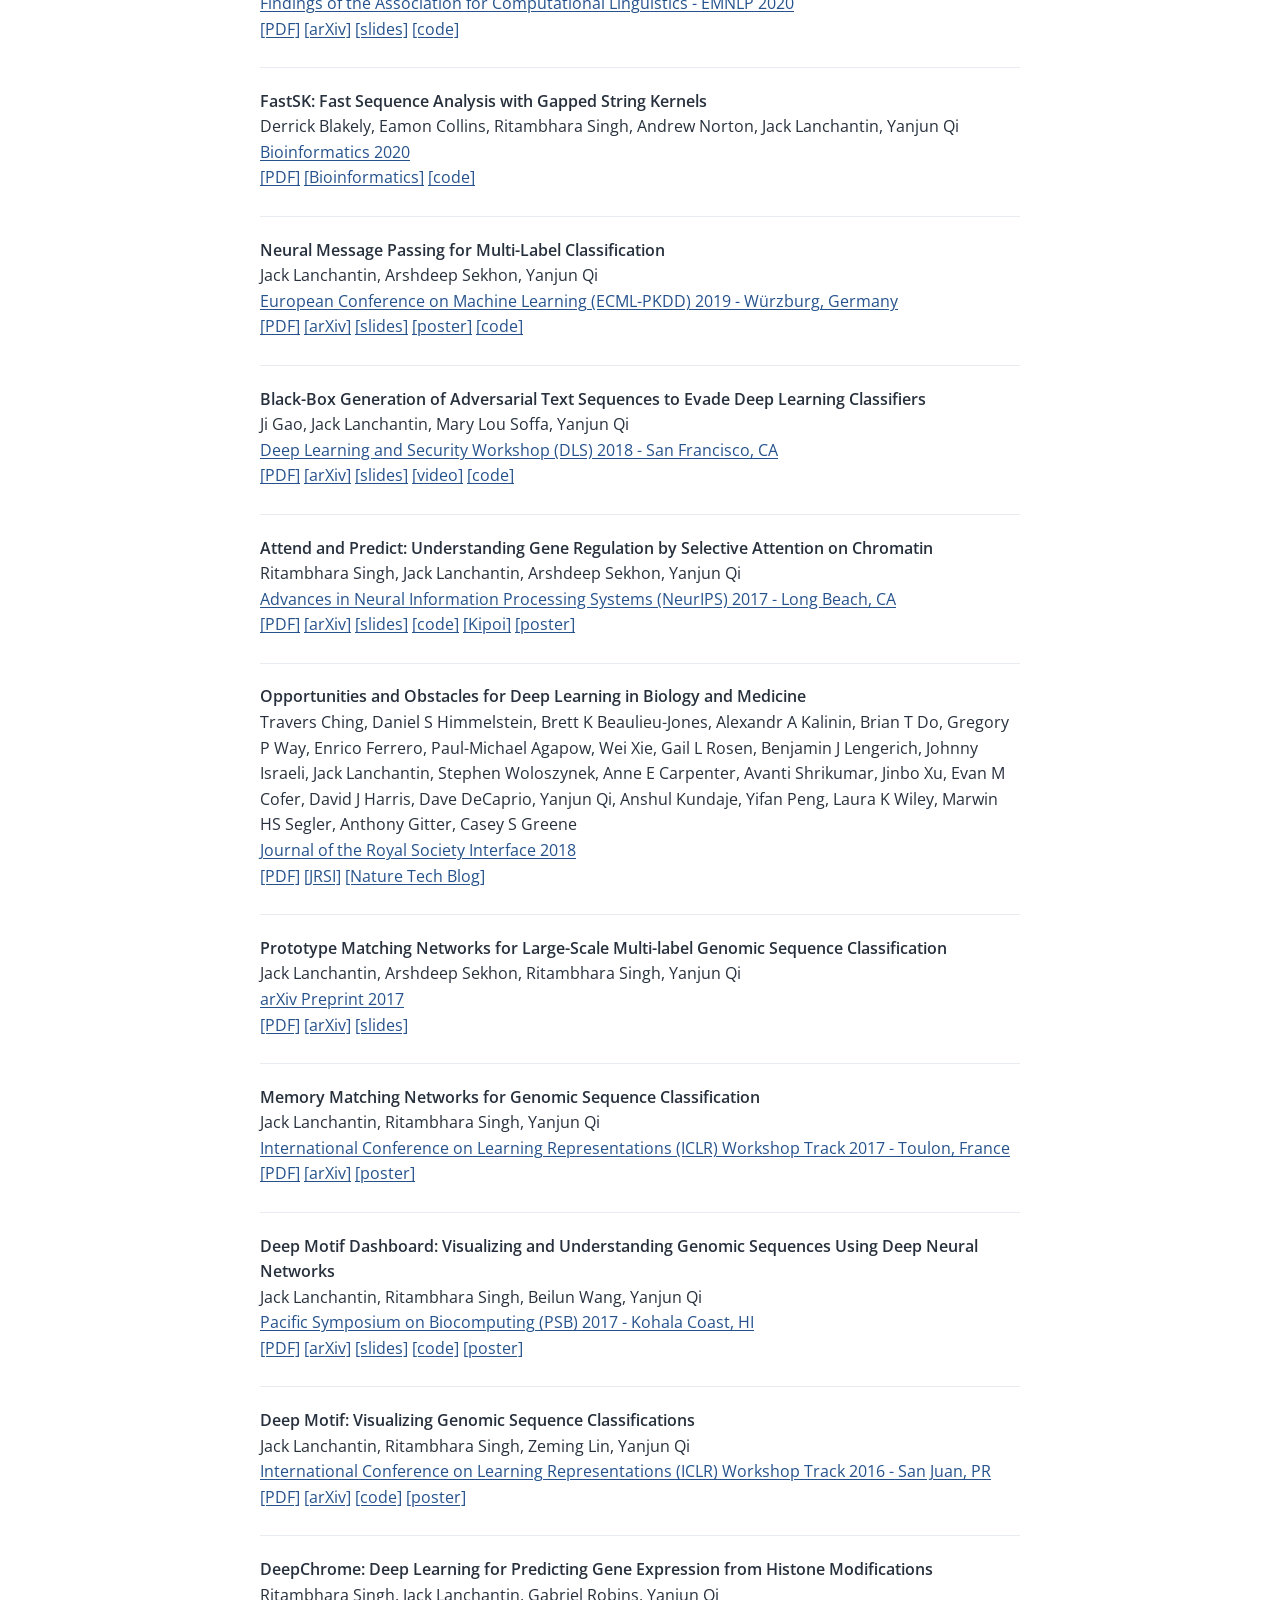
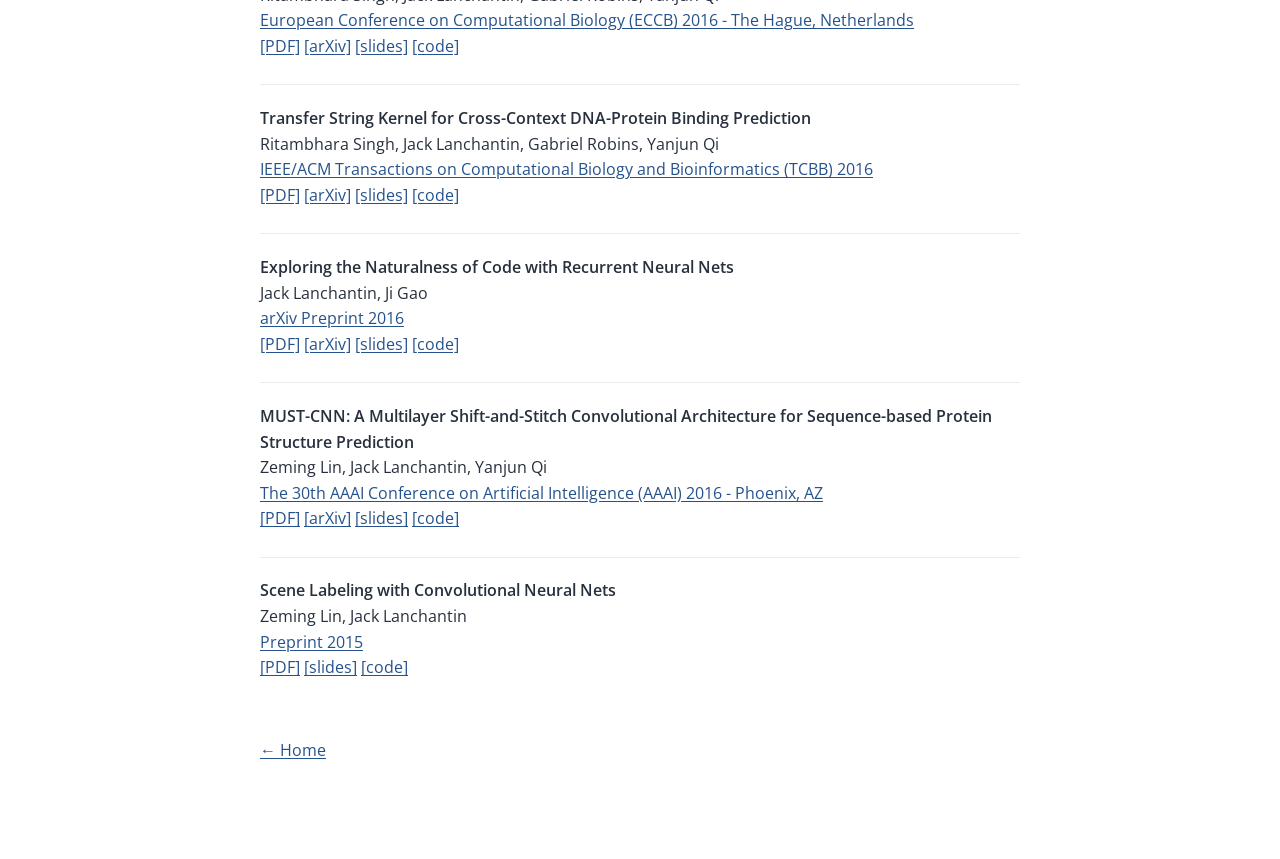
==== commit 5e89b0b1: "Remove top navigation and use Open Sans" ====
--- a/home/publications/index.html
+++ b/home/publications/index.html
@@ -9,16 +9,6 @@
   </head>
   <body>
     <a class="skip-link" href="#main">Skip to content</a>
-    <header class="site-header">
-      <div class="container header-content">
-        <a class="site-name" href="/">Jack Lanchantin</a>
-        <nav aria-label="Main navigation">
-          <a href="/">Home</a>
-          <a href="/home/publications/" aria-current="page">Publications</a>
-          <a href="https://github.com/jacklanchantin">GitHub</a>
-        </nav>
-      </div>
-    </header>
     <main id="main" class="container publications-content">
       <h1>Publications</h1>
       <p>Research papers, preprints, and dissertation.</p>
@@ -211,6 +201,7 @@
           <p class="title"><strong>Scene Labeling with Convolutional Neural Nets</strong><br>Zeming Lin, Jack Lanchantin<br><a href="https://jacklanchantin.github.io/">Preprint 2015<br></a><a href="https://jacklanchantin.github.io/documents/SLCNN_preprint.pdf">[PDF]</a> <a href="https://jacklanchantin.github.io/documents/SLCNN.pdf">[slides]</a> <a href="https://github.com/jacklanchantin/SceneLabelingConvNet">[code]</a></p>
         </li>
       </ol>
+      <p class="back-home"><a href="/">← Home</a></p>
     </main>
   </body>
 </html>
--- a/css/site.css
+++ b/css/site.css
@@ -1,6 +1,8 @@
+@import url("https://fonts.googleapis.com/css2?family=Open+Sans:wght@400;600;700&display=swap");
+
 :root {
   color-scheme: light;
-  font-family: system-ui, -apple-system, BlinkMacSystemFont, "Segoe UI", sans-serif;
+  font-family: "Open Sans", Arial, sans-serif;
   color: #27303d;
   background: #fff;
 }
@@ -30,24 +32,6 @@
 
 .skip-link:focus { top: 1rem; }
 
-.site-header { border-bottom: 1px solid #e8ebef; }
-
-.header-content {
-  display: flex;
-  align-items: center;
-  justify-content: space-between;
-  gap: 1.5rem;
-  padding-block: 1.15rem;
-}
-
-.site-name { font-weight: 650; color: inherit; text-decoration: none; }
-
-nav { display: flex; flex-wrap: wrap; gap: 1.4rem; font-size: .94rem; }
-
-nav a { color: #4b5563; text-decoration: none; }
-
-nav a[aria-current="page"] { color: #27303d; font-weight: 650; }
-
 .home-content { padding-block: clamp(3.5rem, 12vw, 7rem); font-size: 1.1rem; }
 
 h1 { margin: 0 0 1.3rem; font-size: clamp(2rem, 5vw, 2.8rem); letter-spacing: -.035em; line-height: 1.2; }
@@ -56,7 +40,9 @@
 
 .publications-content { padding-block: 3rem 5rem; }
 
-.publications-content > p { margin: -.5rem 0 2rem; color: #596273; }
+.publications-content > p:not(.back-home) { margin: -.5rem 0 2rem; color: #596273; }
+
+.back-home { margin-top: 2rem; }
 
 .publication-list { list-style: none; margin: 0; padding: 0; }
 
@@ -68,11 +54,10 @@
 
 .publication-list p.title { margin-bottom: .35rem; }
 
-.publication-list strong { font-weight: 650; }
+.publication-list strong { font-weight: 600; }
 
 .publication-list a { overflow-wrap: anywhere; }
 
 @media (max-width: 500px) {
-  .header-content { align-items: flex-start; flex-direction: column; gap: .6rem; }
   .publications-content { padding-top: 2rem; }
 }
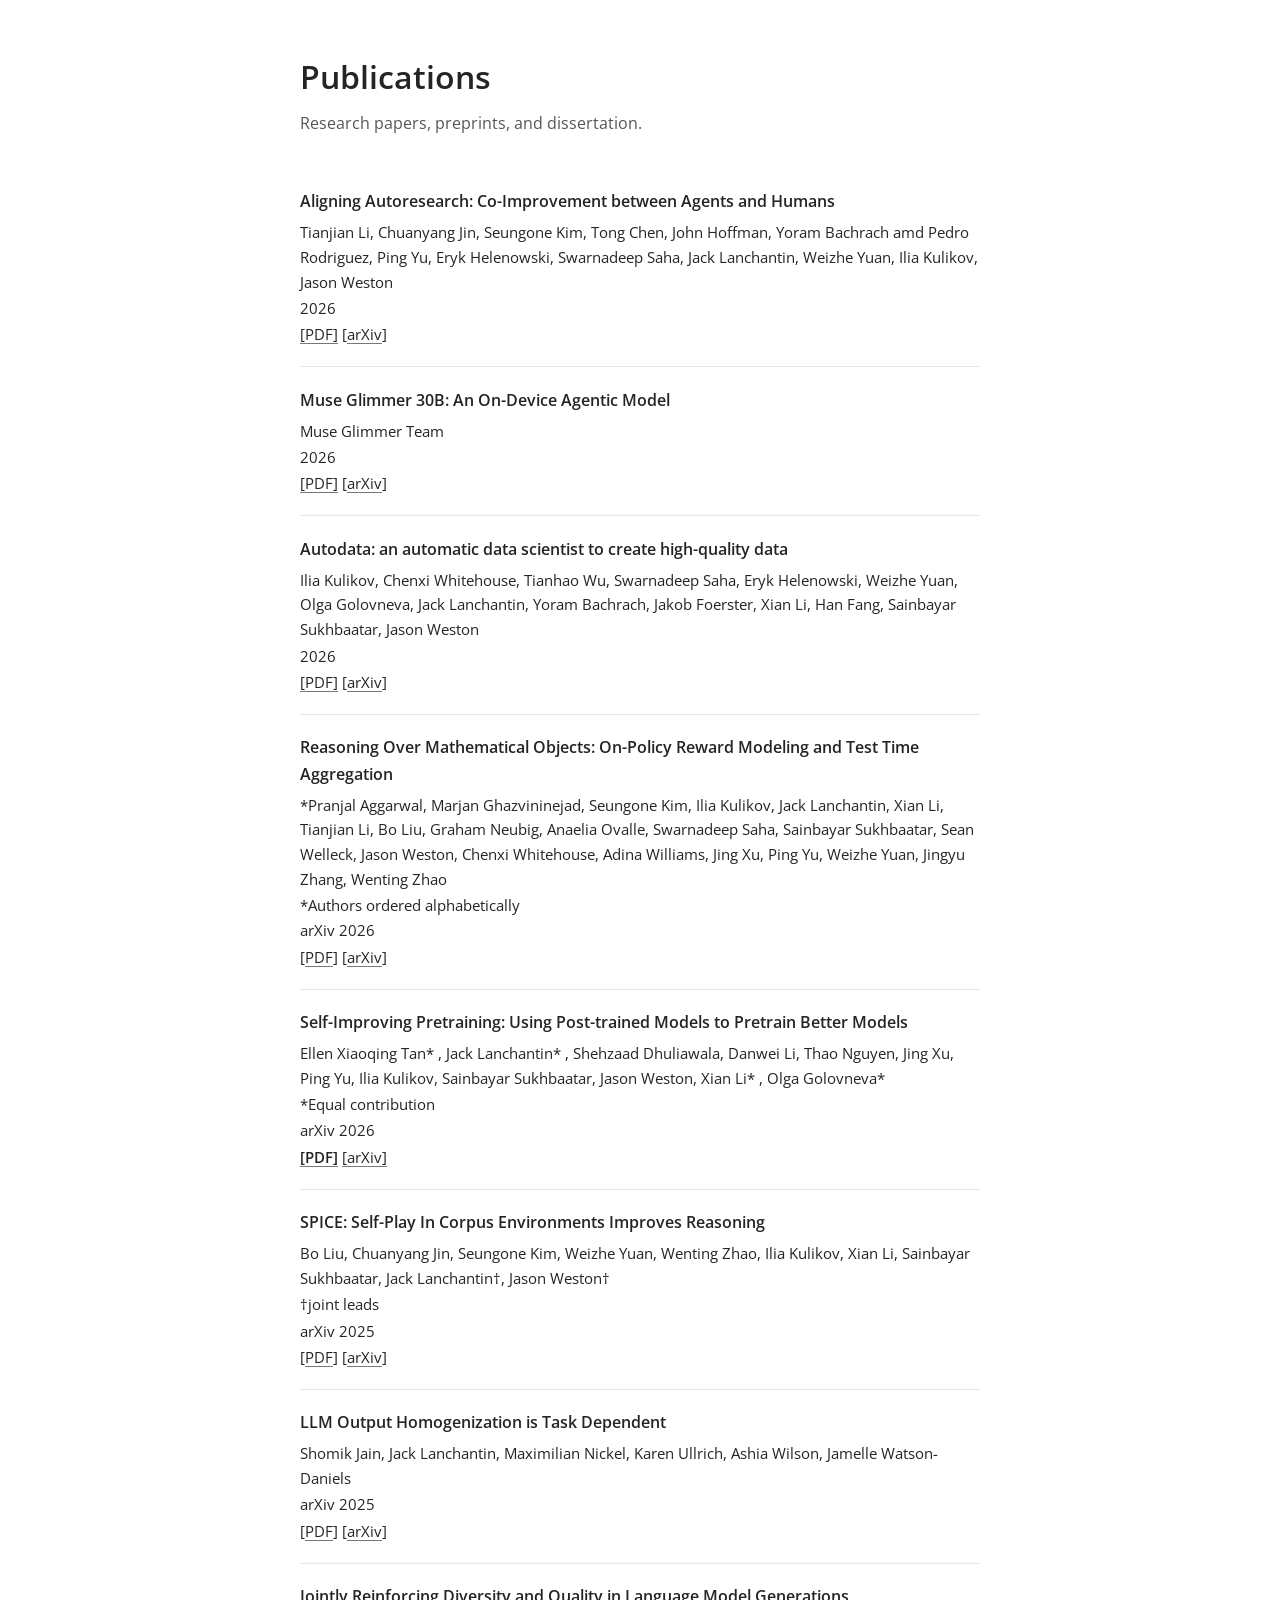
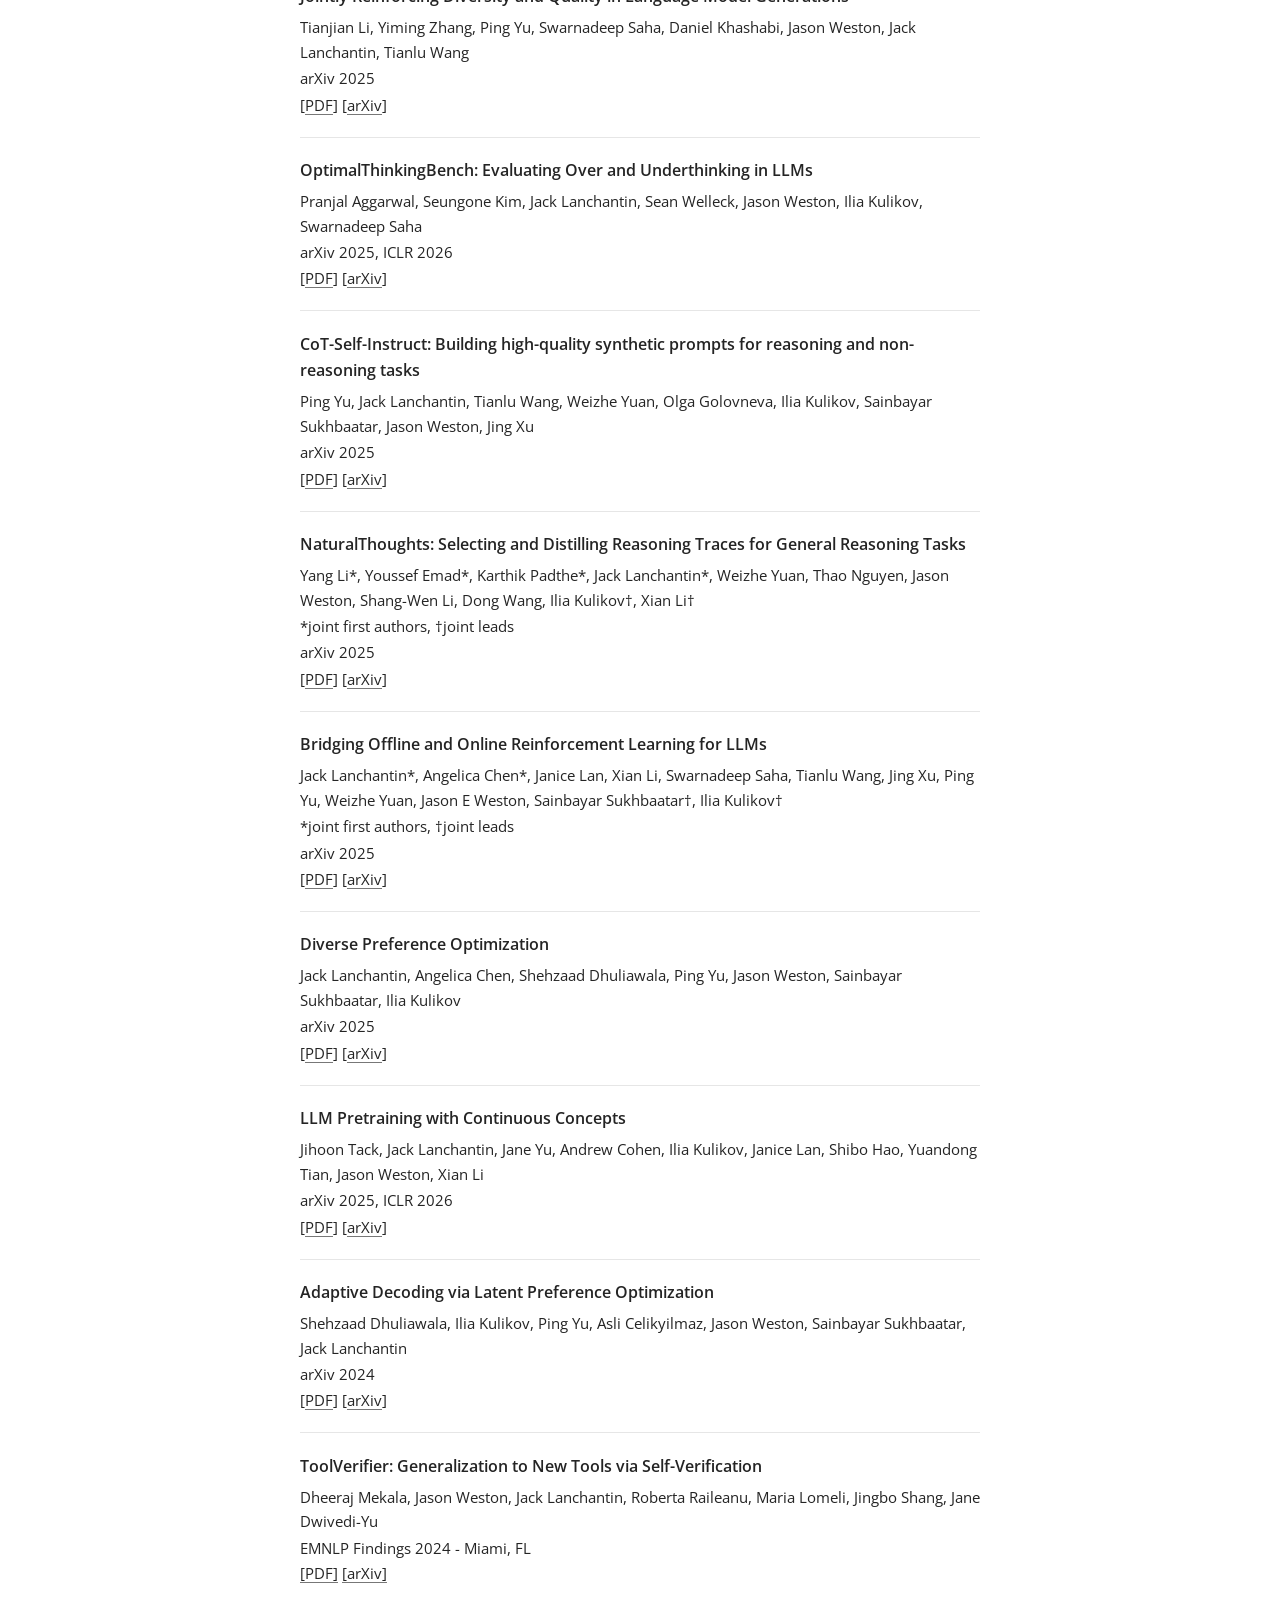
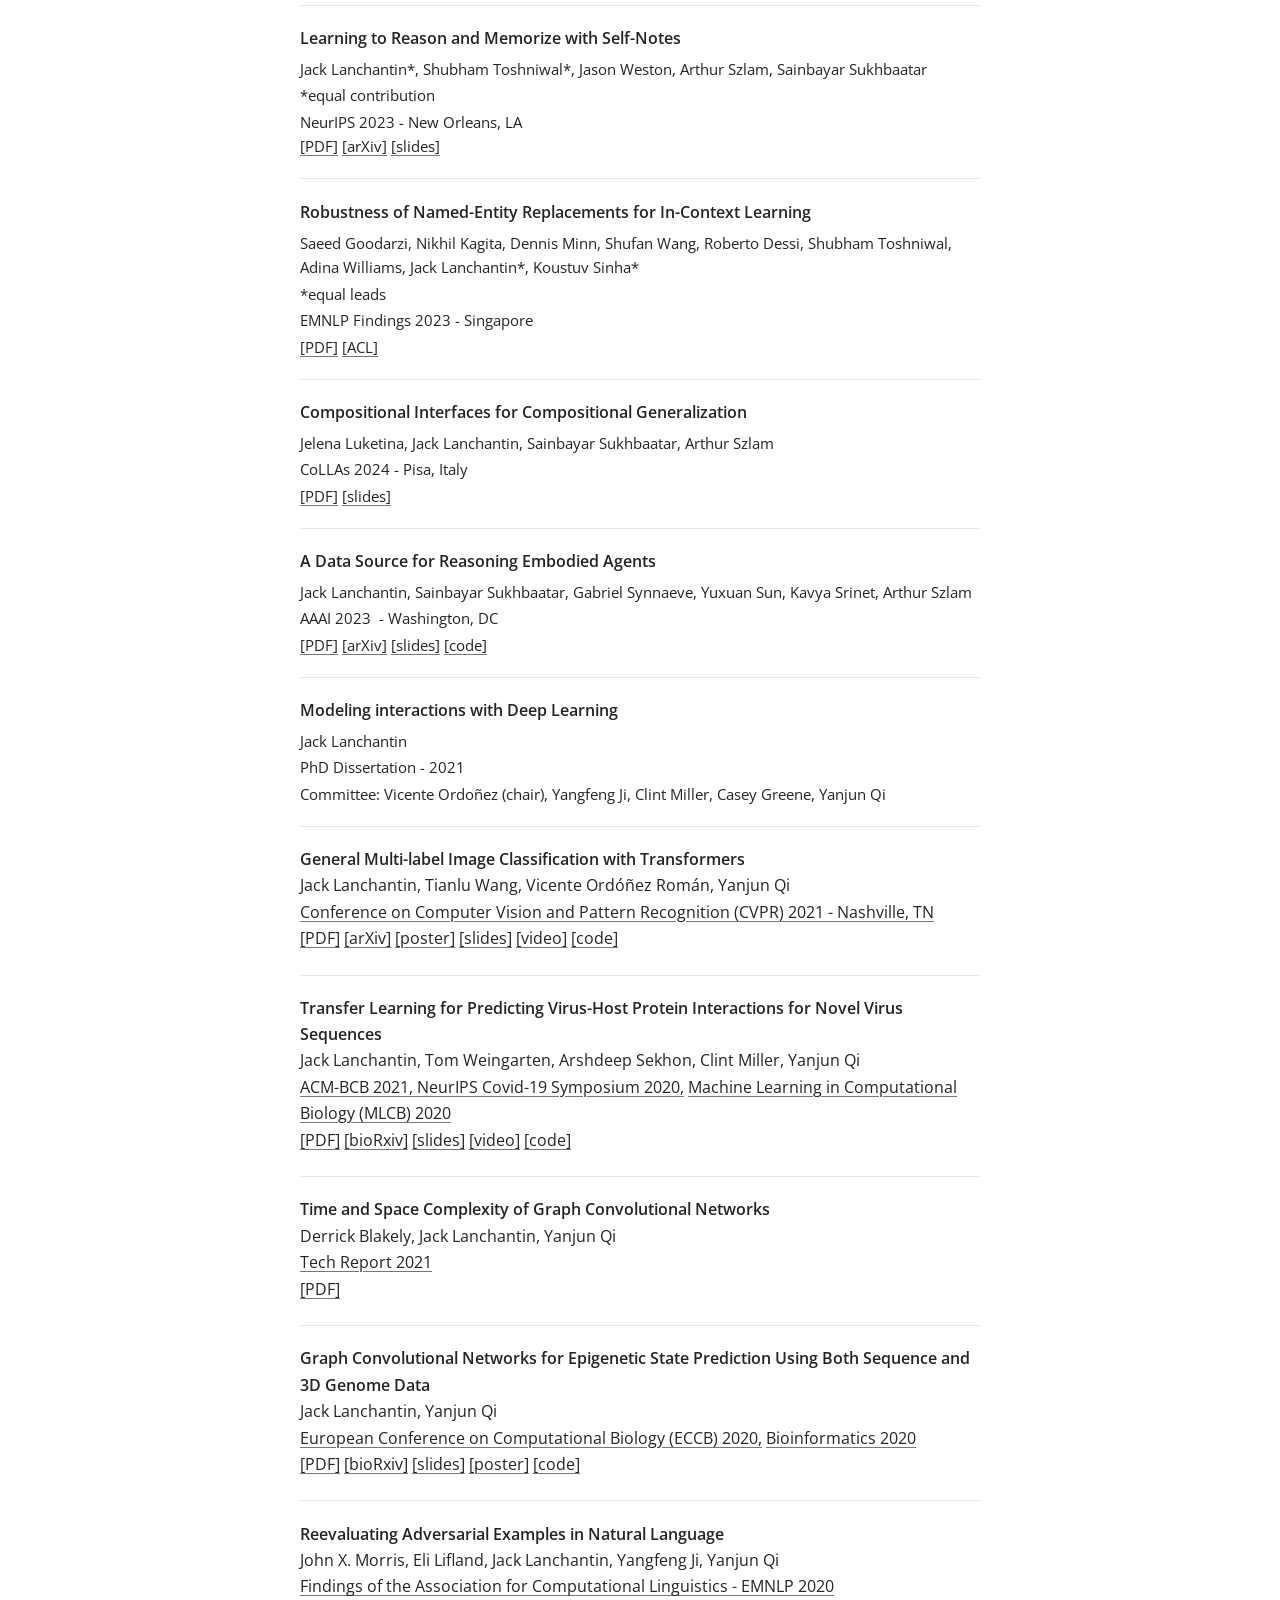
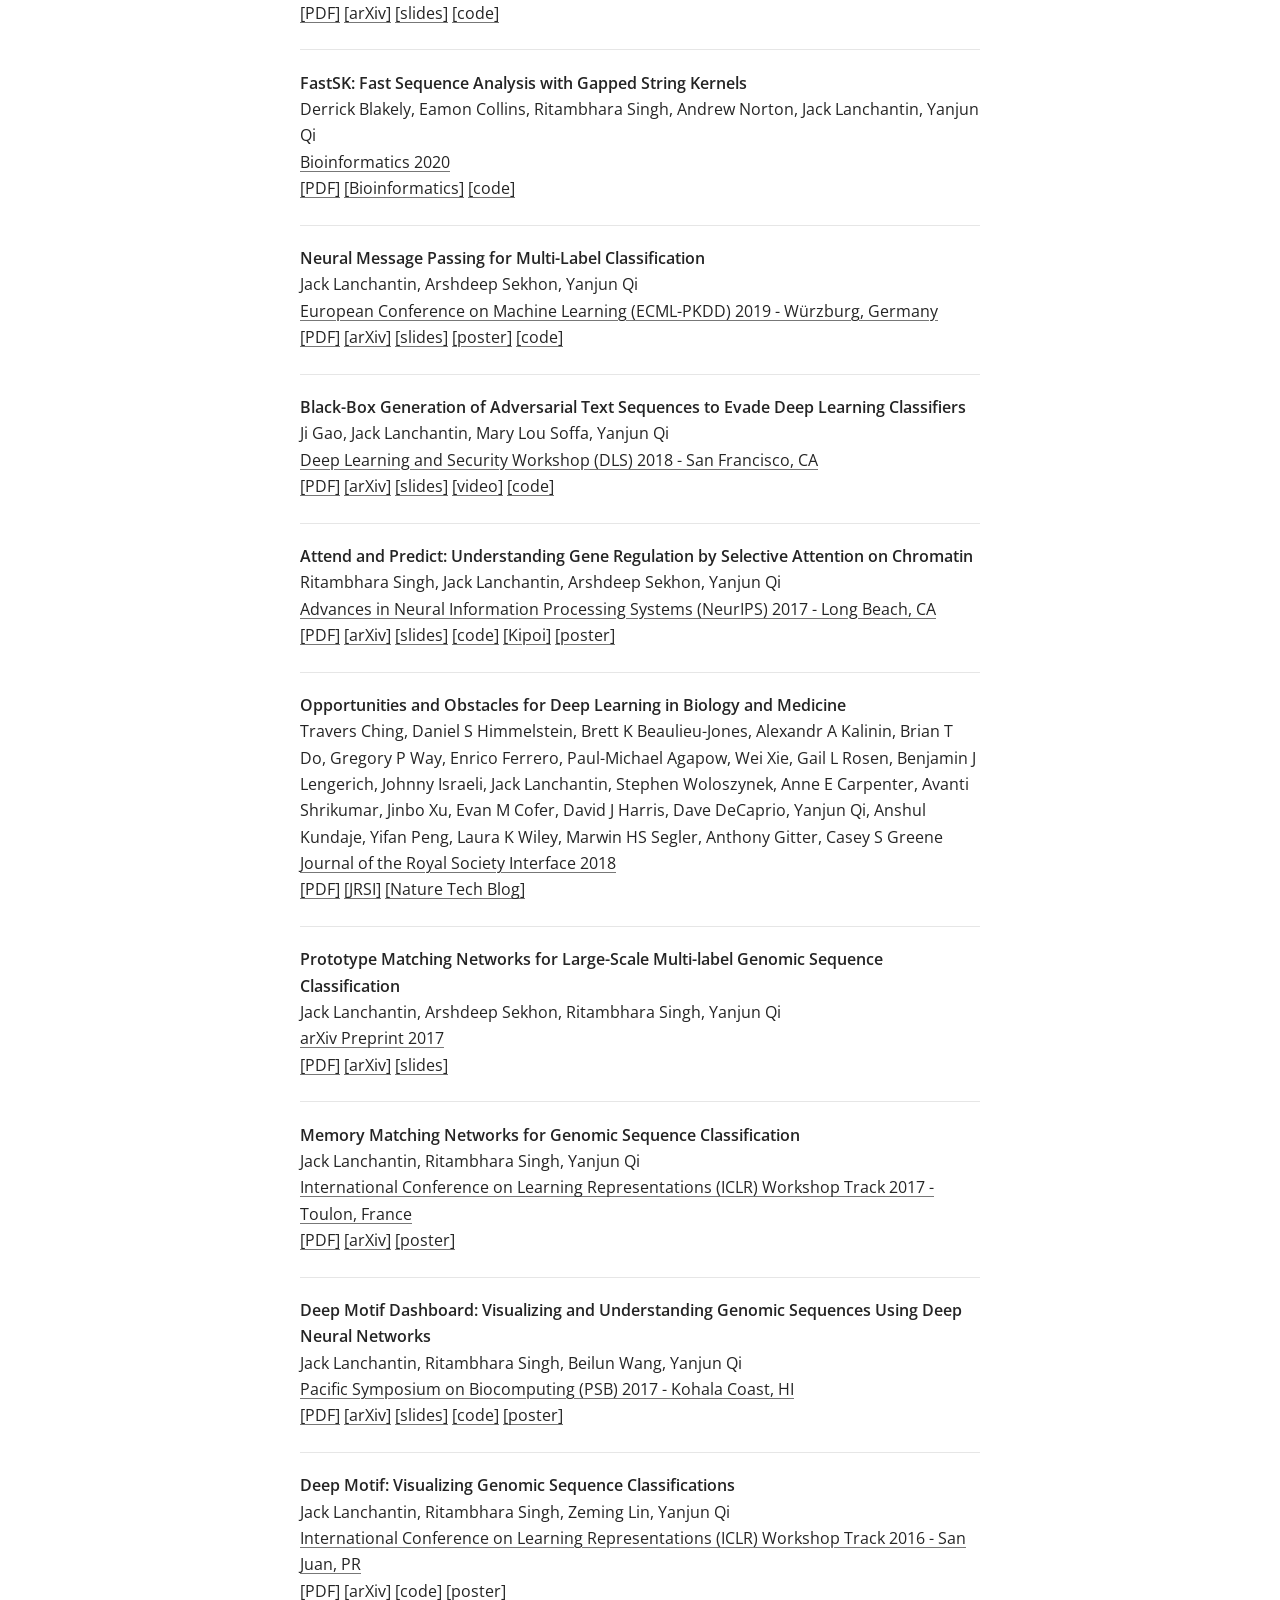
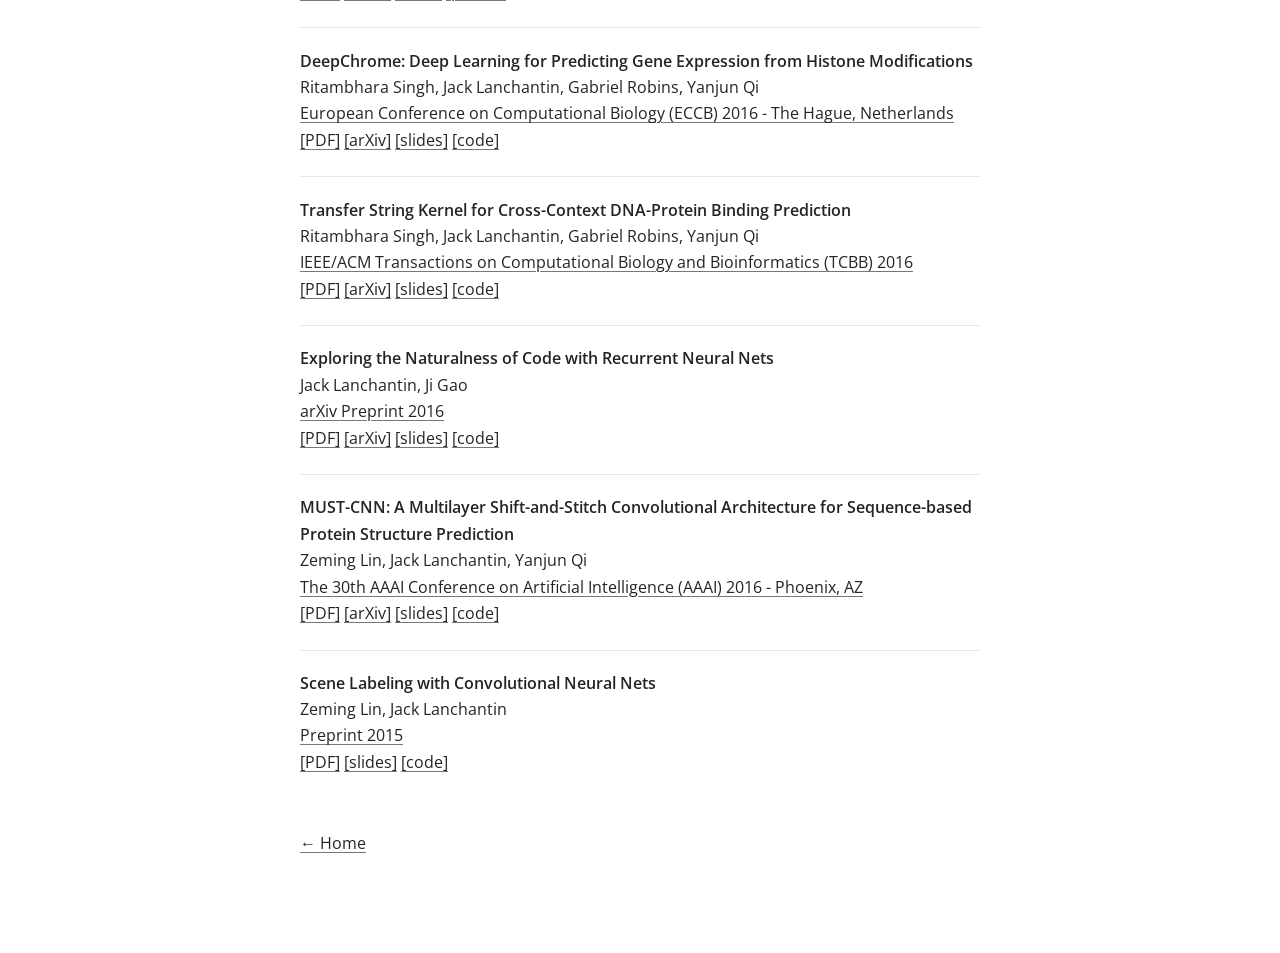
==== commit d305dc48: "Refine typography and use a neutral palette" ====
--- a/home/publications/index.html
+++ b/home/publications/index.html
@@ -5,6 +5,9 @@
     <meta name="viewport" content="width=device-width, initial-scale=1">
     <meta name="description" content="Publications and research by Jack Lanchantin.">
     <title>Publications — Jack Lanchantin</title>
+    <link rel="preconnect" href="https://fonts.googleapis.com">
+    <link rel="preconnect" href="https://fonts.gstatic.com" crossorigin>
+    <link href="https://fonts.googleapis.com/css2?family=Open+Sans:wght@400;600&amp;display=swap" rel="stylesheet">
     <link rel="stylesheet" href="/css/site.css">
   </head>
   <body>
--- a/css/site.css
+++ b/css/site.css
@@ -1,25 +1,25 @@
-@import url("https://fonts.googleapis.com/css2?family=Open+Sans:wght@400;600;700&display=swap");
-
 :root {
   color-scheme: light;
   font-family: "Open Sans", Arial, sans-serif;
-  color: #27303d;
-  background: #fff;
+  color: #242424;
+  background: #ffffff;
 }
 
 * { box-sizing: border-box; }
 
-html { scroll-behavior: smooth; }
+body { margin: 0; font-size: 1rem; line-height: 1.65; }
 
-body { margin: 0; line-height: 1.6; }
+a {
+  color: inherit;
+  text-decoration-color: #777;
+  text-underline-offset: .2em;
+}
 
-a { color: #25528c; text-underline-offset: .15em; }
+a:hover { text-decoration-color: currentColor; }
 
-a:hover { color: #173a68; }
+a:focus-visible { outline: 2px solid currentColor; outline-offset: 3px; }
 
-a:focus-visible { outline: 2px solid #25528c; outline-offset: 3px; }
-
-.container { width: min(100% - 2.5rem, 760px); margin-inline: auto; }
+.container { width: min(100% - 3rem, 680px); margin-inline: auto; }
 
 .skip-link {
   position: absolute;
@@ -32,27 +32,27 @@
 
 .skip-link:focus { top: 1rem; }
 
-.home-content { padding-block: clamp(3.5rem, 12vw, 7rem); font-size: 1.1rem; }
+.home-content { padding-block: clamp(3.5rem, 10vw, 5.5rem); }
 
-h1 { margin: 0 0 1.3rem; font-size: clamp(2rem, 5vw, 2.8rem); letter-spacing: -.035em; line-height: 1.2; }
+h1 { margin: 0 0 1.5rem; font-size: clamp(1.7rem, 4vw, 2rem); font-weight: 600; line-height: 1.3; }
 
-.home-content p { max-width: 36rem; margin: 0 0 1.25rem; }
+.home-content p { max-width: 38rem; margin: 0 0 1.15rem; }
 
-.publications-content { padding-block: 3rem 5rem; }
+.publications-content { padding-block: 3.5rem 5rem; }
 
-.publications-content > p:not(.back-home) { margin: -.5rem 0 2rem; color: #596273; }
+.publications-content > p:not(.back-home) { margin: -.7rem 0 2rem; color: #555; }
 
 .back-home { margin-top: 2rem; }
 
 .publication-list { list-style: none; margin: 0; padding: 0; }
 
-.publication-list li { margin: 0; padding: 1.2rem 0; border-top: 1px solid #e8ebef; }
+.publication-list li { margin: 0; padding: 1.1rem 0; border-top: 1px solid #e6e6e6; }
 
 .publication-list li:first-child { border-top: 0; }
 
-.publication-list p { margin: .1rem 0; }
+.publication-list p { margin: .1rem 0; font-size: .94rem; }
 
-.publication-list p.title { margin-bottom: .35rem; }
+.publication-list p.title { margin-bottom: .35rem; font-size: 1rem; }
 
 .publication-list strong { font-weight: 600; }
 
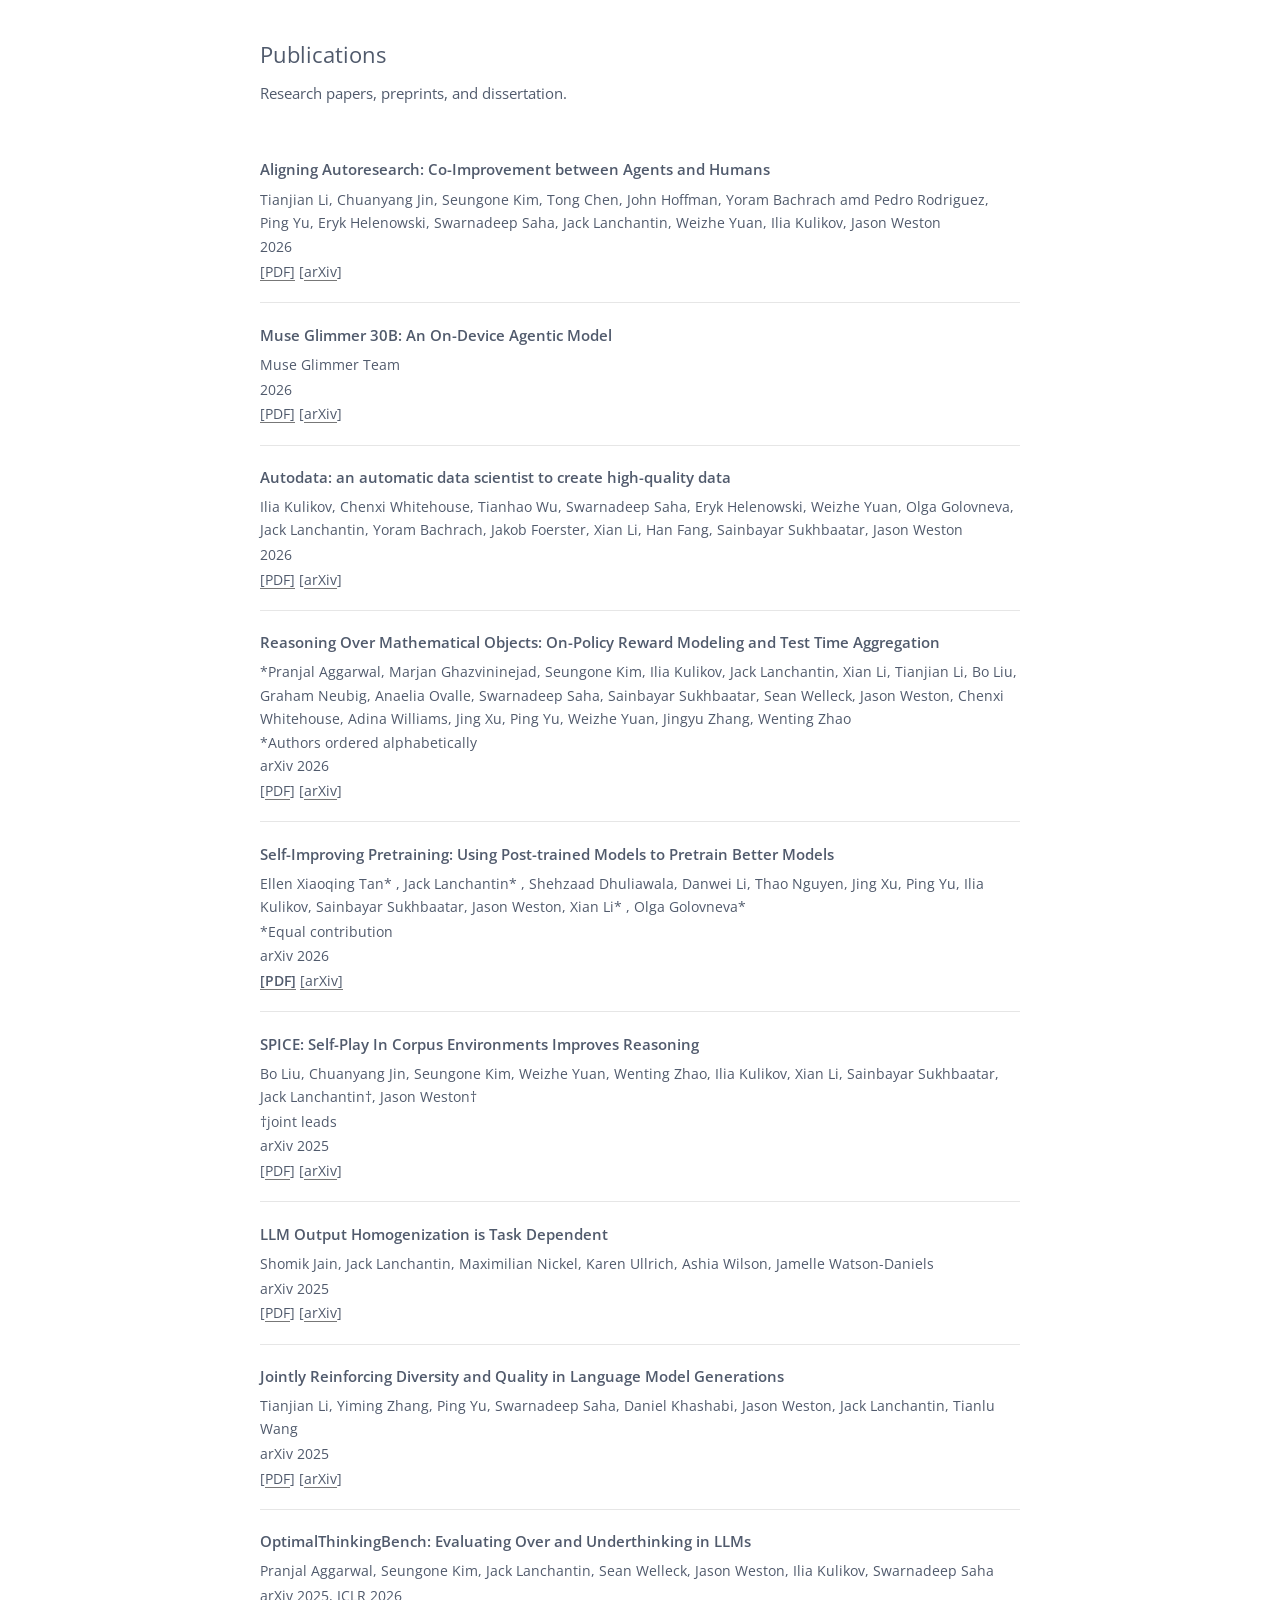
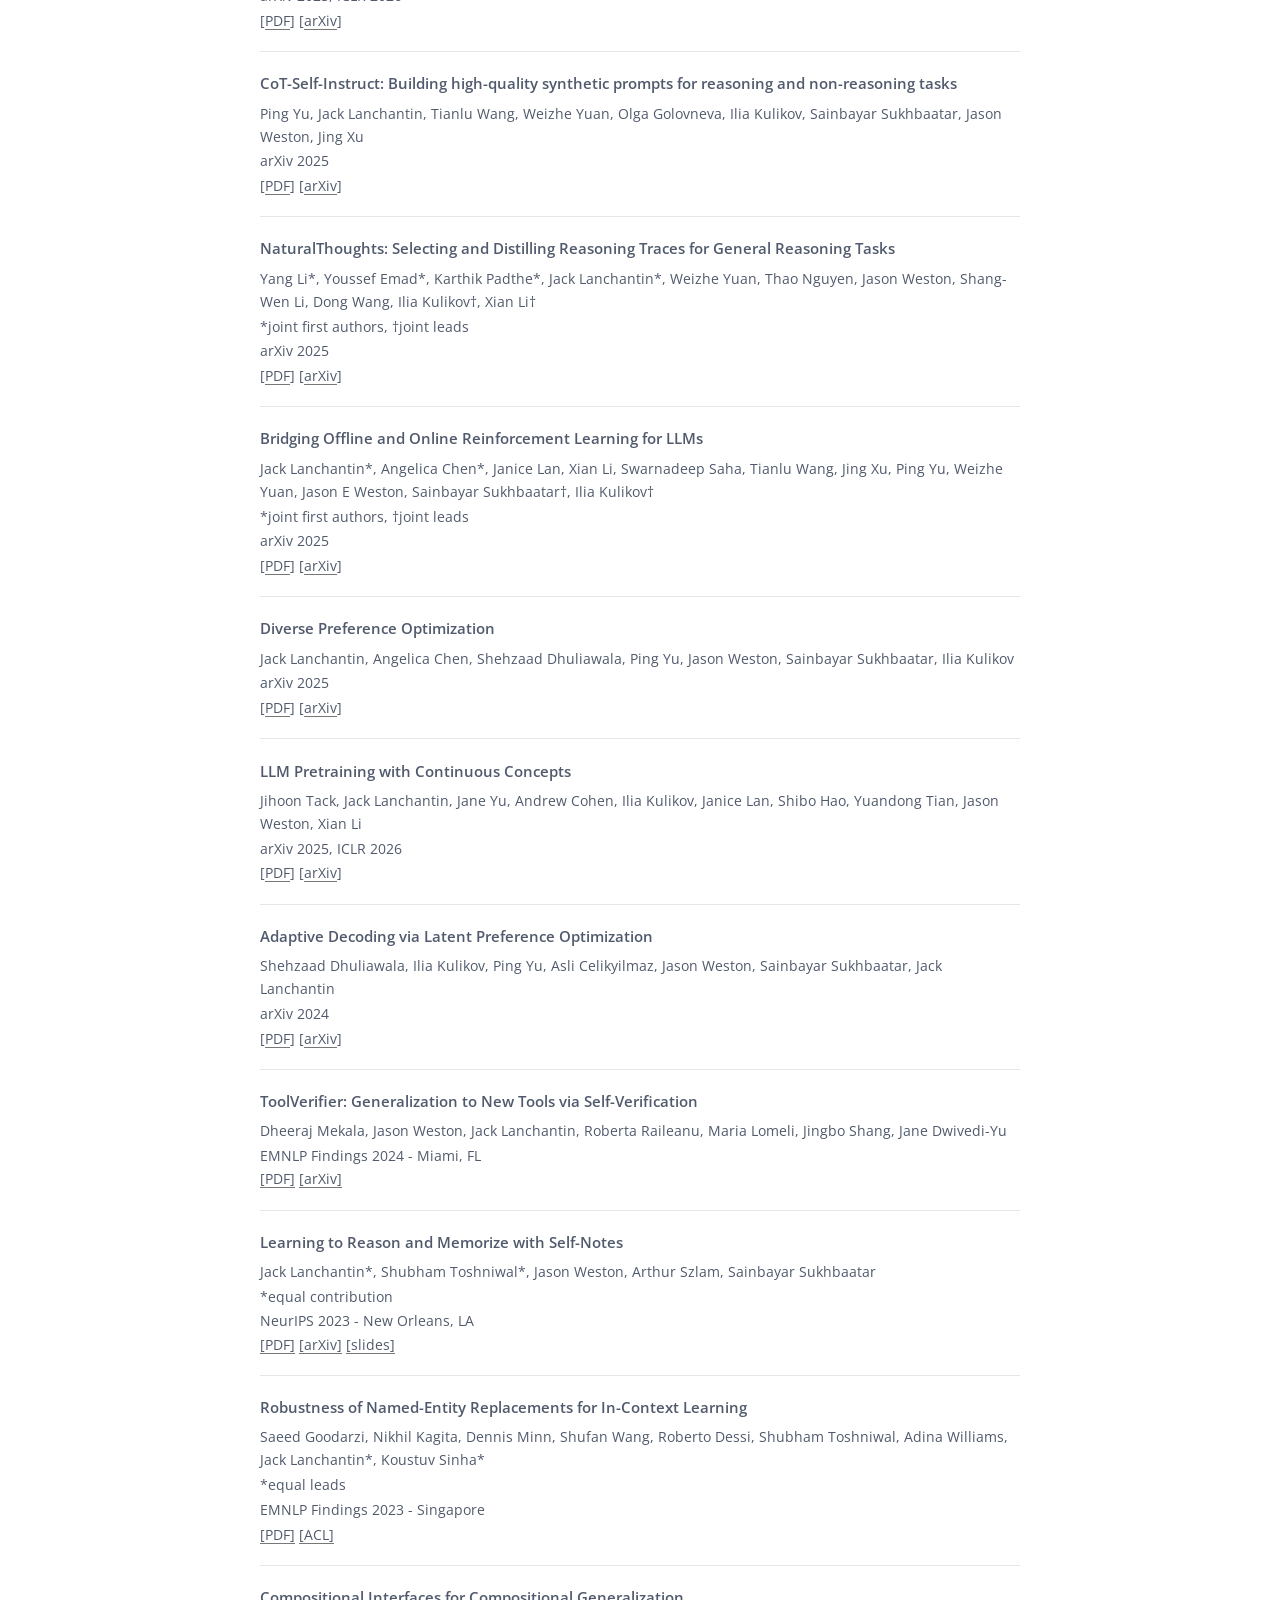
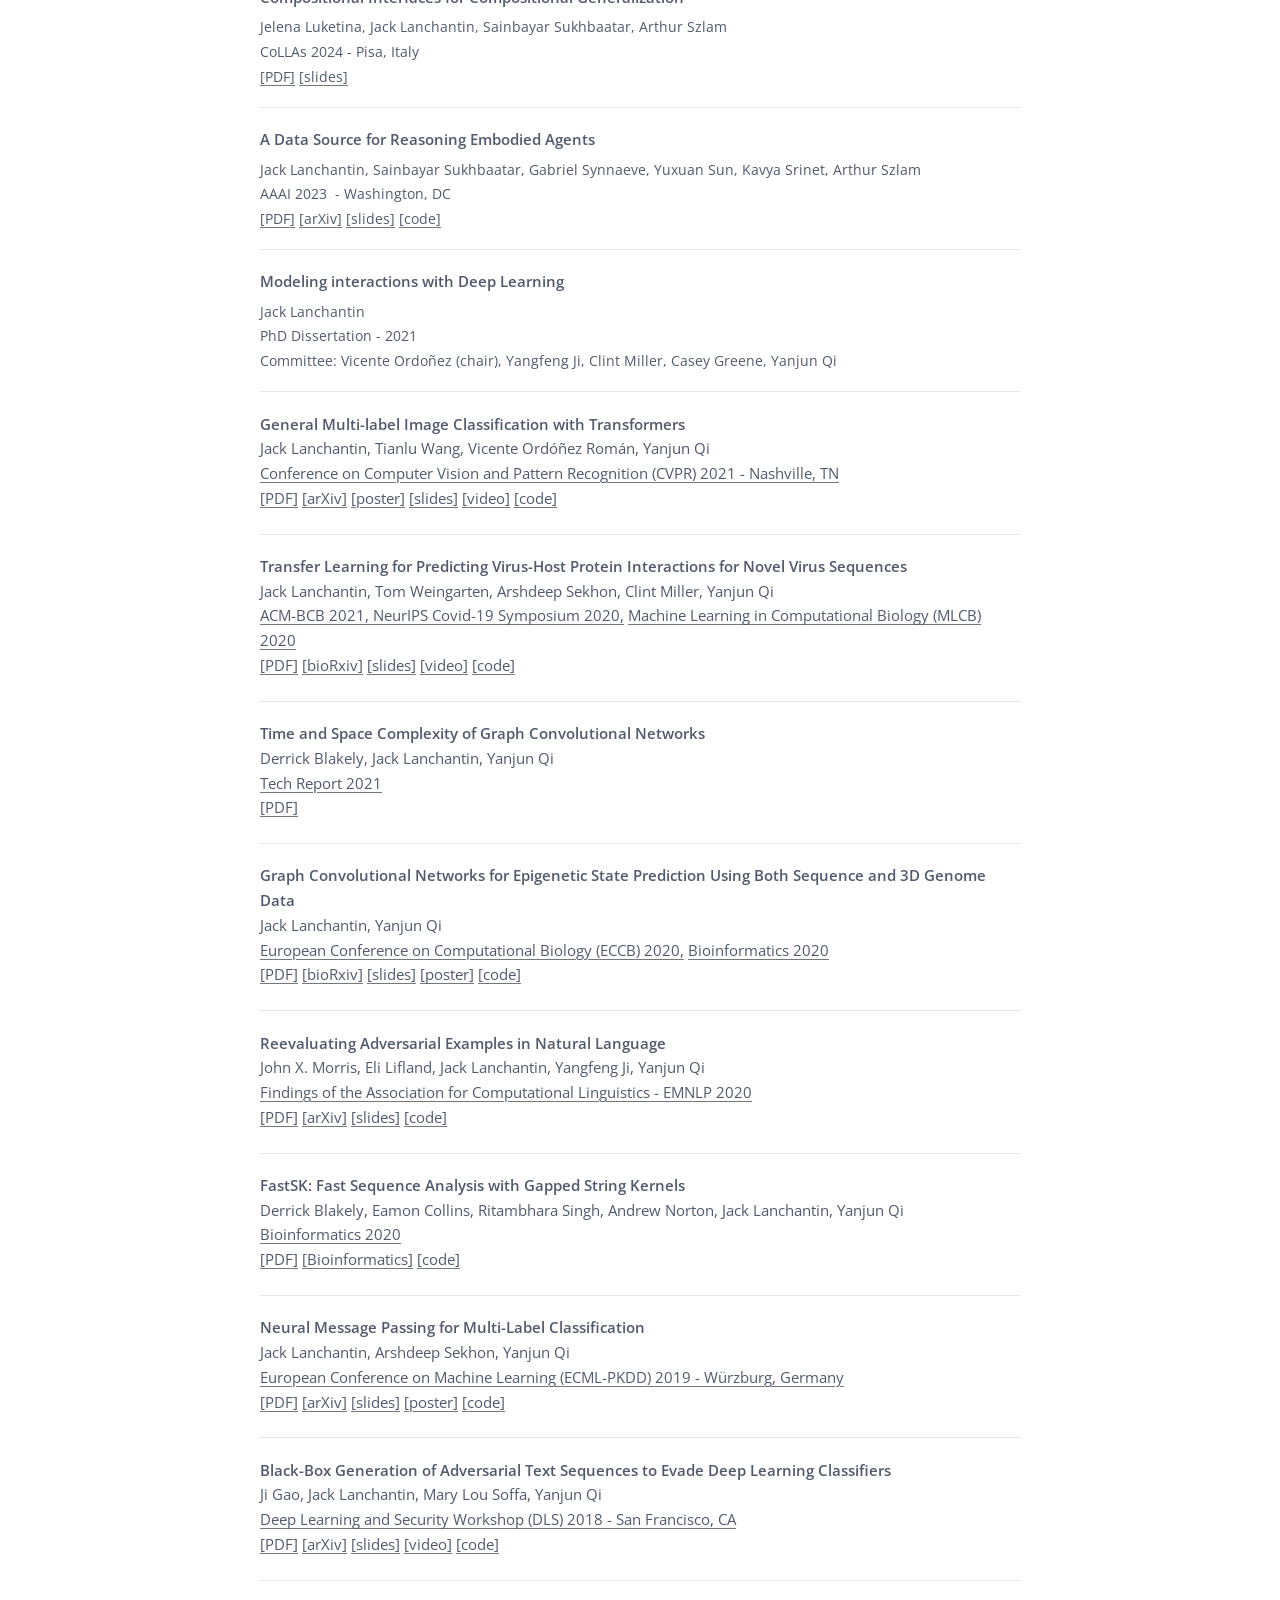
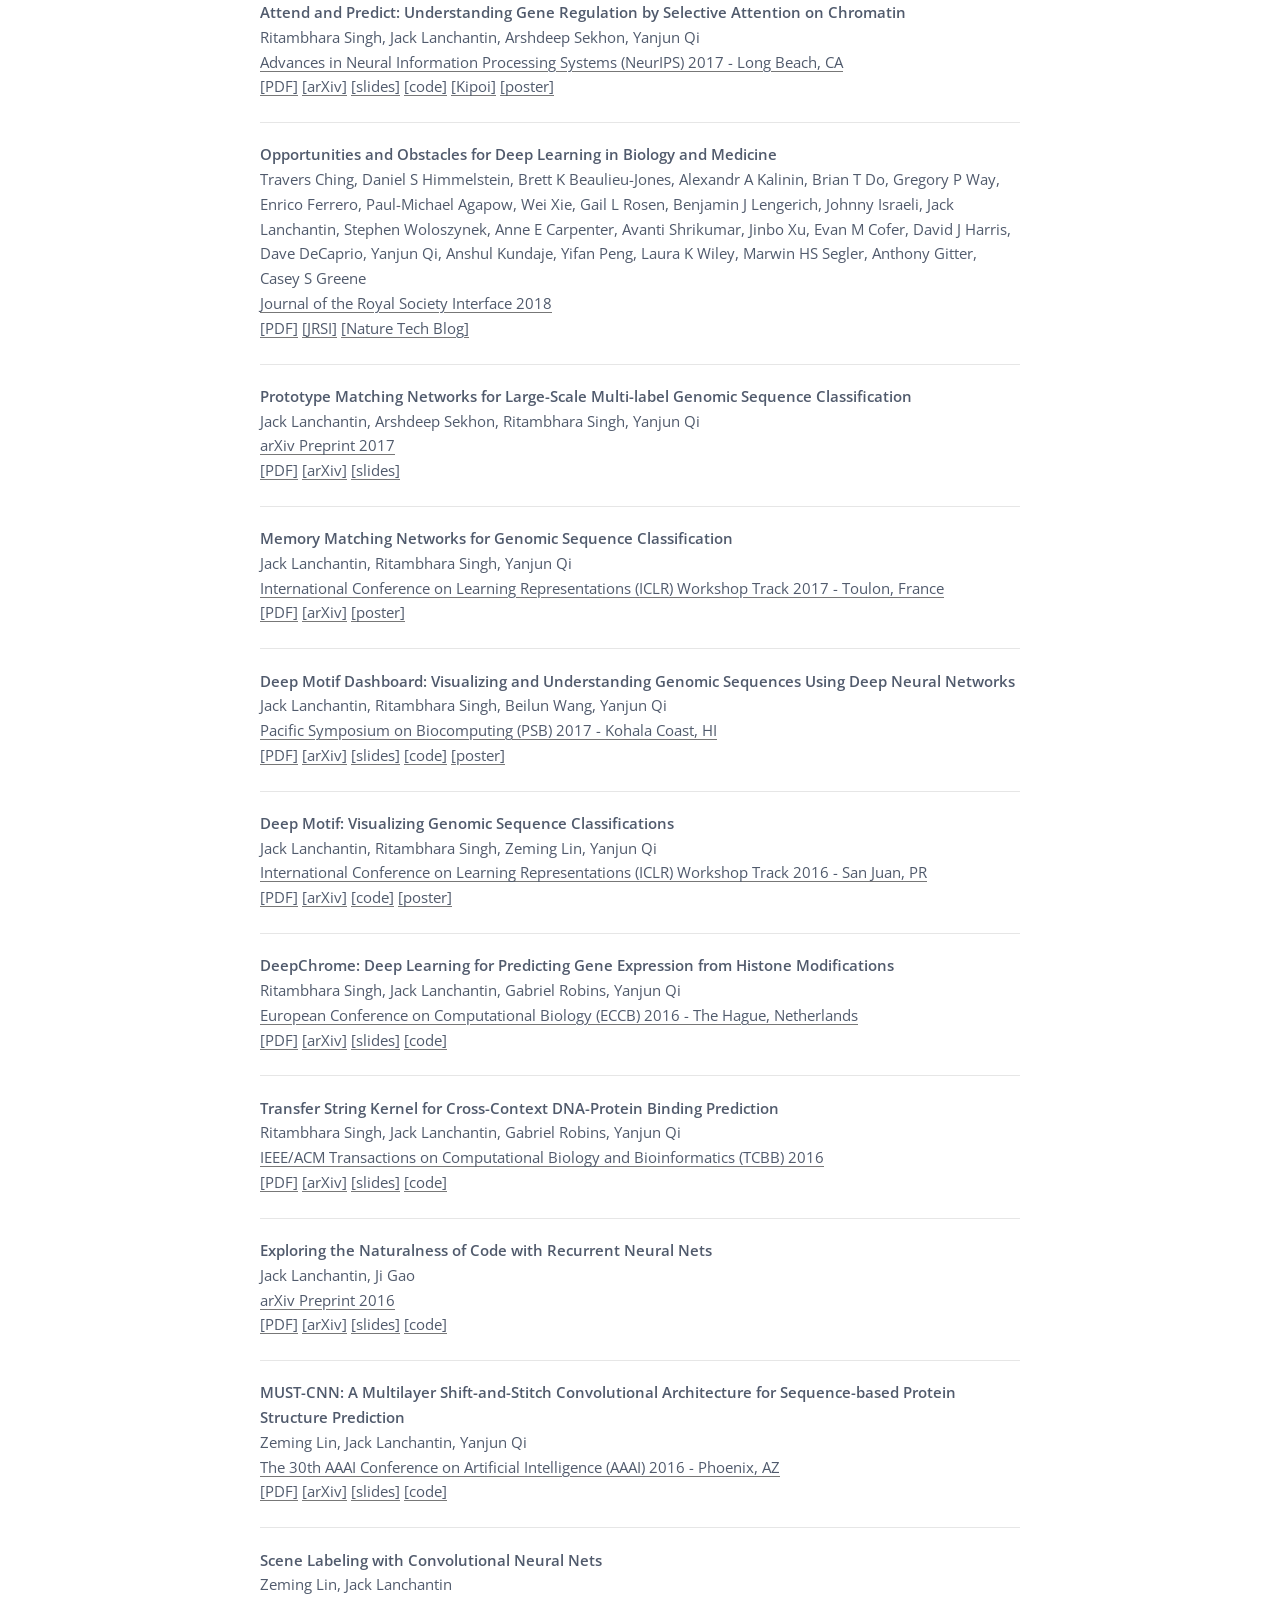
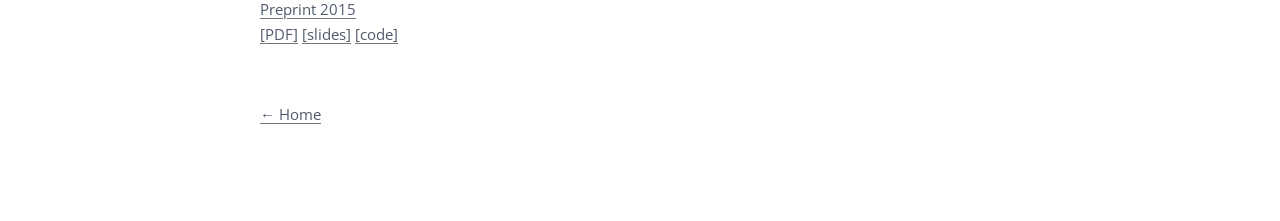
==== commit cb6f581c: "Add slate circle favicon" ====
--- a/home/publications/index.html
+++ b/home/publications/index.html
@@ -5,6 +5,7 @@
     <meta name="viewport" content="width=device-width, initial-scale=1">
     <meta name="description" content="Publications and research by Jack Lanchantin.">
     <title>Publications — Jack Lanchantin</title>
+    <link rel="icon" type="image/svg+xml" href="/favicon.svg">
     <link rel="preconnect" href="https://fonts.googleapis.com">
     <link rel="preconnect" href="https://fonts.gstatic.com" crossorigin>
     <link href="https://fonts.googleapis.com/css2?family=Open+Sans:wght@400;600&amp;display=swap" rel="stylesheet">
--- a/css/site.css
+++ b/css/site.css
@@ -1,13 +1,13 @@
 :root {
   color-scheme: light;
   font-family: "Open Sans", Arial, sans-serif;
-  color: #242424;
+  color: #505A6C;
   background: #ffffff;
 }
 
 * { box-sizing: border-box; }
 
-body { margin: 0; font-size: 1rem; line-height: 1.65; }
+body { margin: 0; font-size: .9375rem; line-height: 1.65; }
 
 a {
   color: inherit;
@@ -19,7 +19,7 @@
 
 a:focus-visible { outline: 2px solid currentColor; outline-offset: 3px; }
 
-.container { width: min(100% - 3rem, 680px); margin-inline: auto; }
+.container { width: min(100% - 2.25rem, 1068px); margin-inline: auto; }
 
 .skip-link {
   position: absolute;
@@ -32,15 +32,20 @@
 
 .skip-link:focus { top: 1rem; }
 
-.home-content { padding-block: clamp(3.5rem, 10vw, 5.5rem); }
+.home-content {
+  max-width: 38rem;
+  padding-block: clamp(3.5rem, 10vh, 6rem) 4rem;
+}
 
-h1 { margin: 0 0 1.5rem; font-size: clamp(1.7rem, 4vw, 2rem); font-weight: 600; line-height: 1.3; }
+h1 { margin: 0 0 1.5rem; font-size: 1.375rem; font-weight: 400; line-height: 1.3; }
 
-.home-content p { max-width: 38rem; margin: 0 0 1.15rem; }
+.home-content p { margin: 0 0 1.5rem; }
 
-.publications-content { padding-block: 3.5rem 5rem; }
+.home-content p:last-child { margin-bottom: 0; }
 
-.publications-content > p:not(.back-home) { margin: -.7rem 0 2rem; color: #555; }
+.publications-content { max-width: 760px; padding-block: 2.5rem 5rem; }
+
+.publications-content > p:not(.back-home) { margin: -.7rem 0 2rem; }
 
 .back-home { margin-top: 2rem; }
 
@@ -50,9 +55,9 @@
 
 .publication-list li:first-child { border-top: 0; }
 
-.publication-list p { margin: .1rem 0; font-size: .94rem; }
+.publication-list p { margin: .1rem 0; font-size: .875rem; }
 
-.publication-list p.title { margin-bottom: .35rem; font-size: 1rem; }
+.publication-list p.title { margin-bottom: .35rem; font-size: .9375rem; }
 
 .publication-list strong { font-weight: 600; }
 
